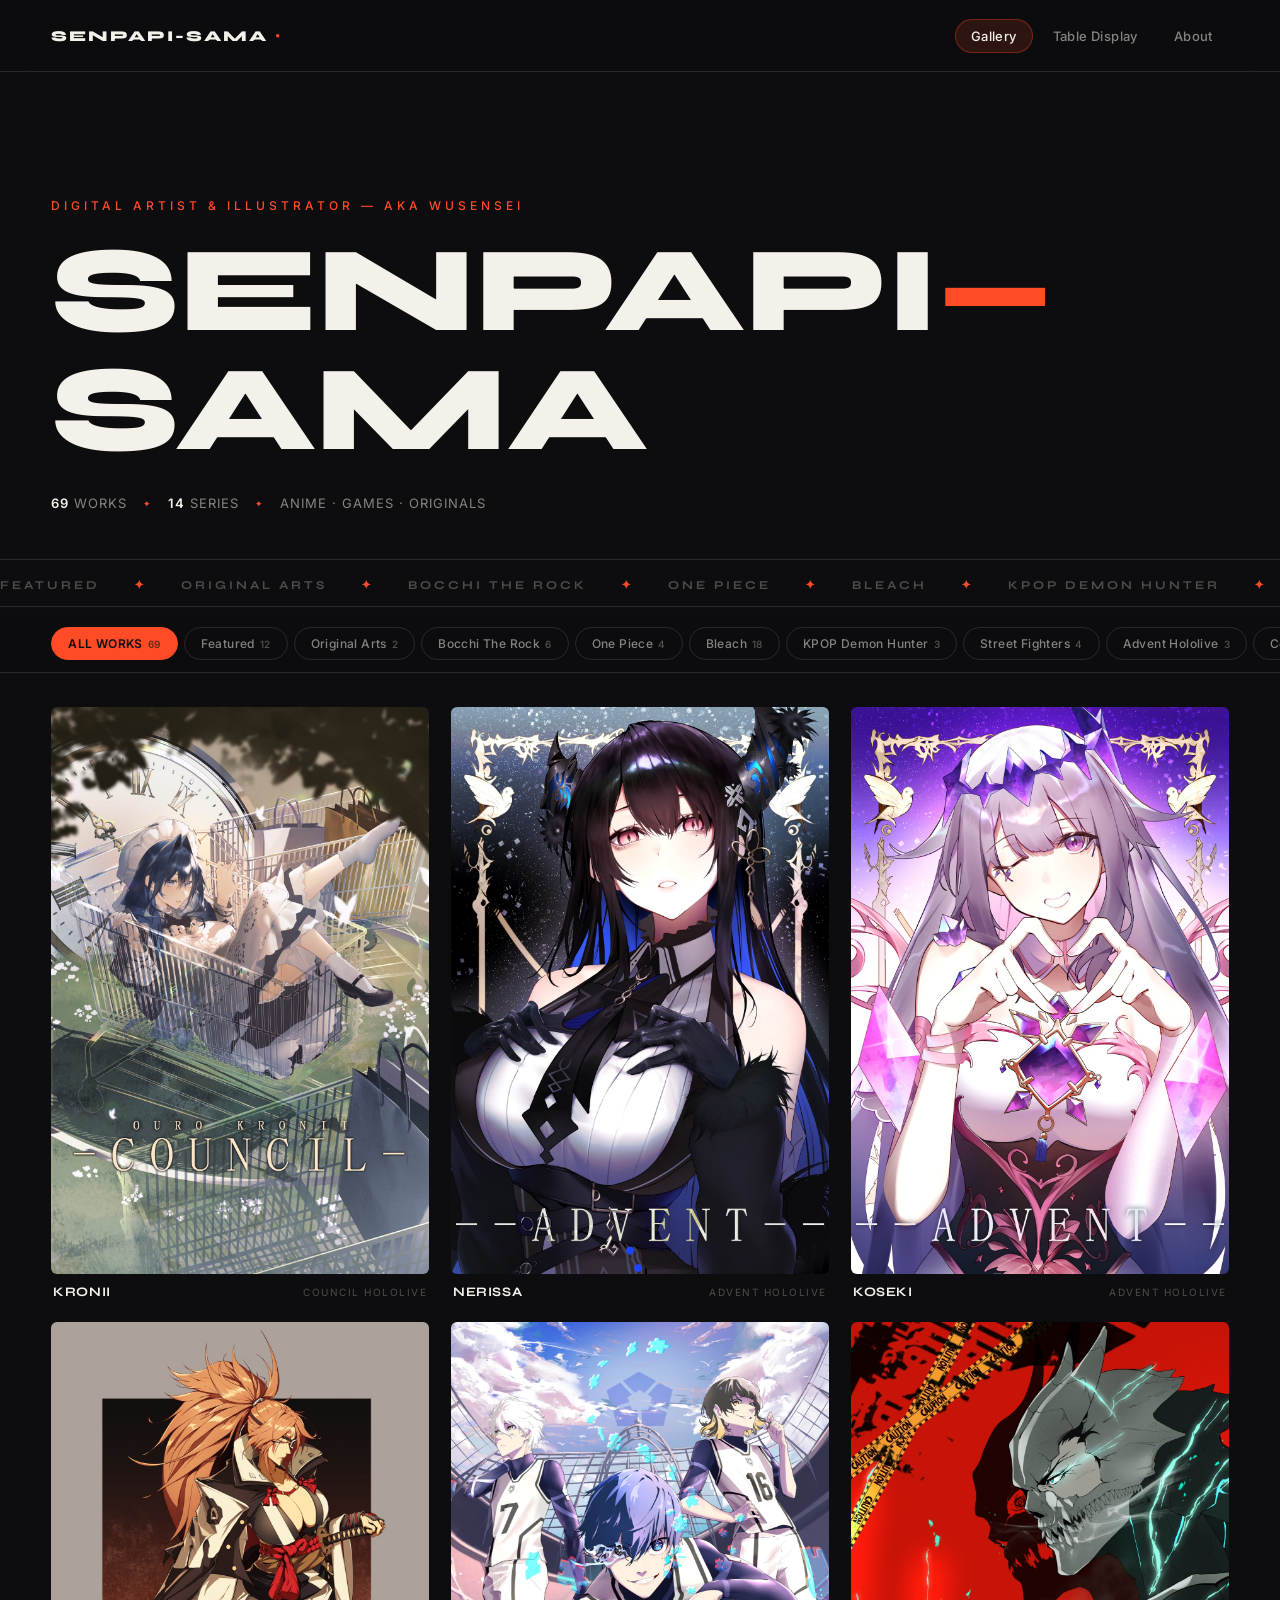
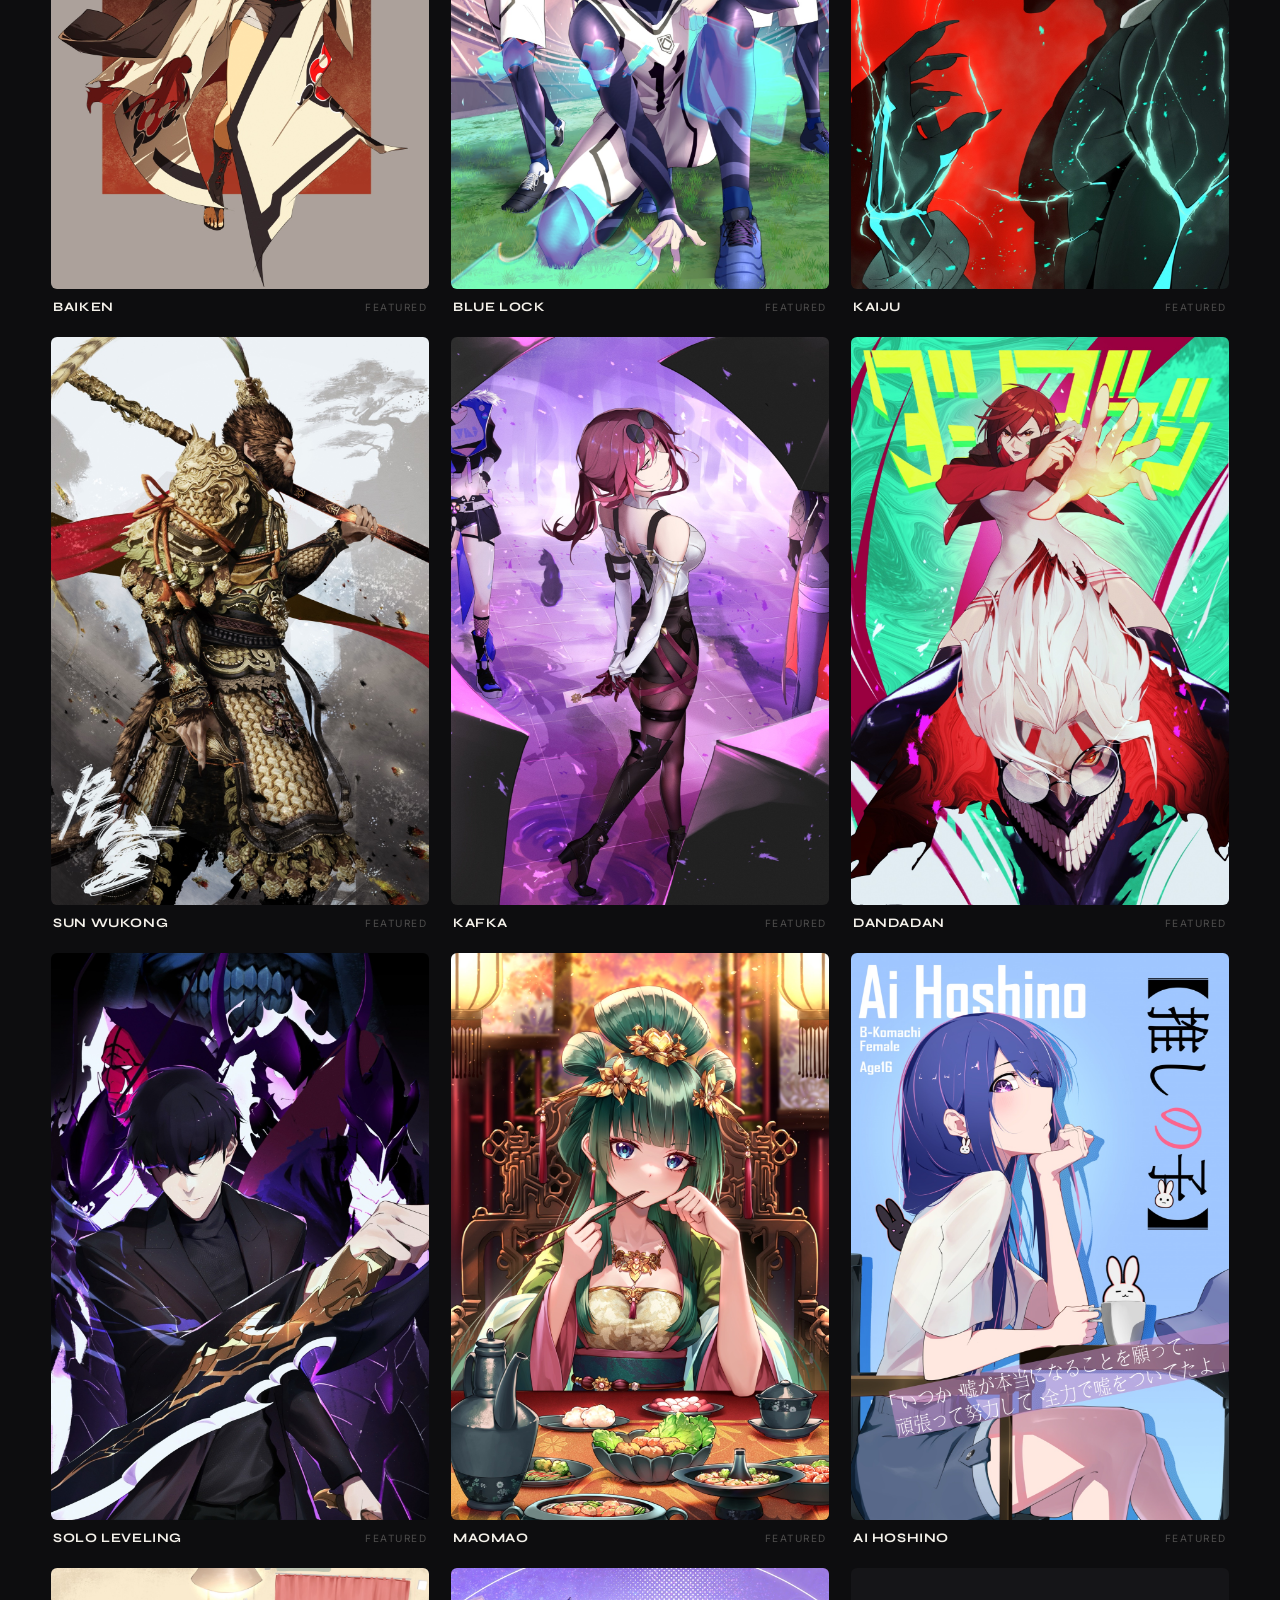
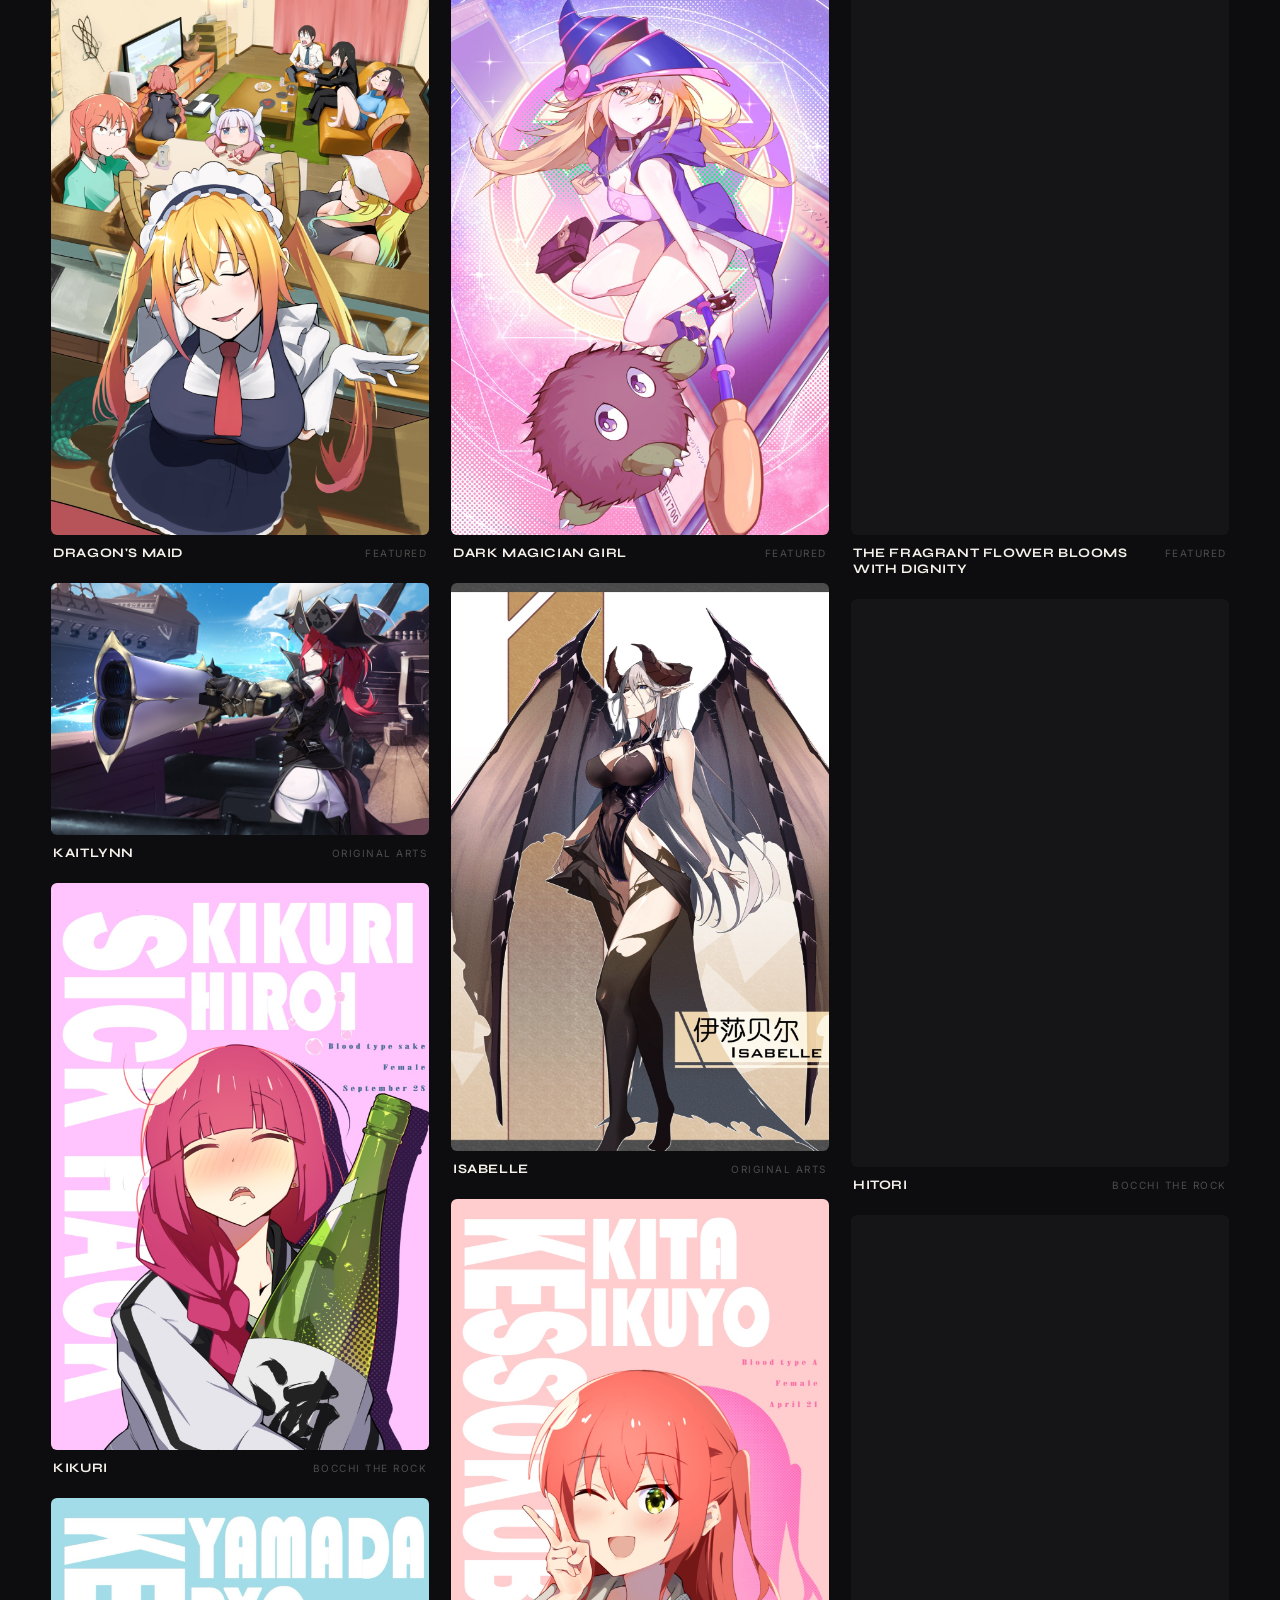
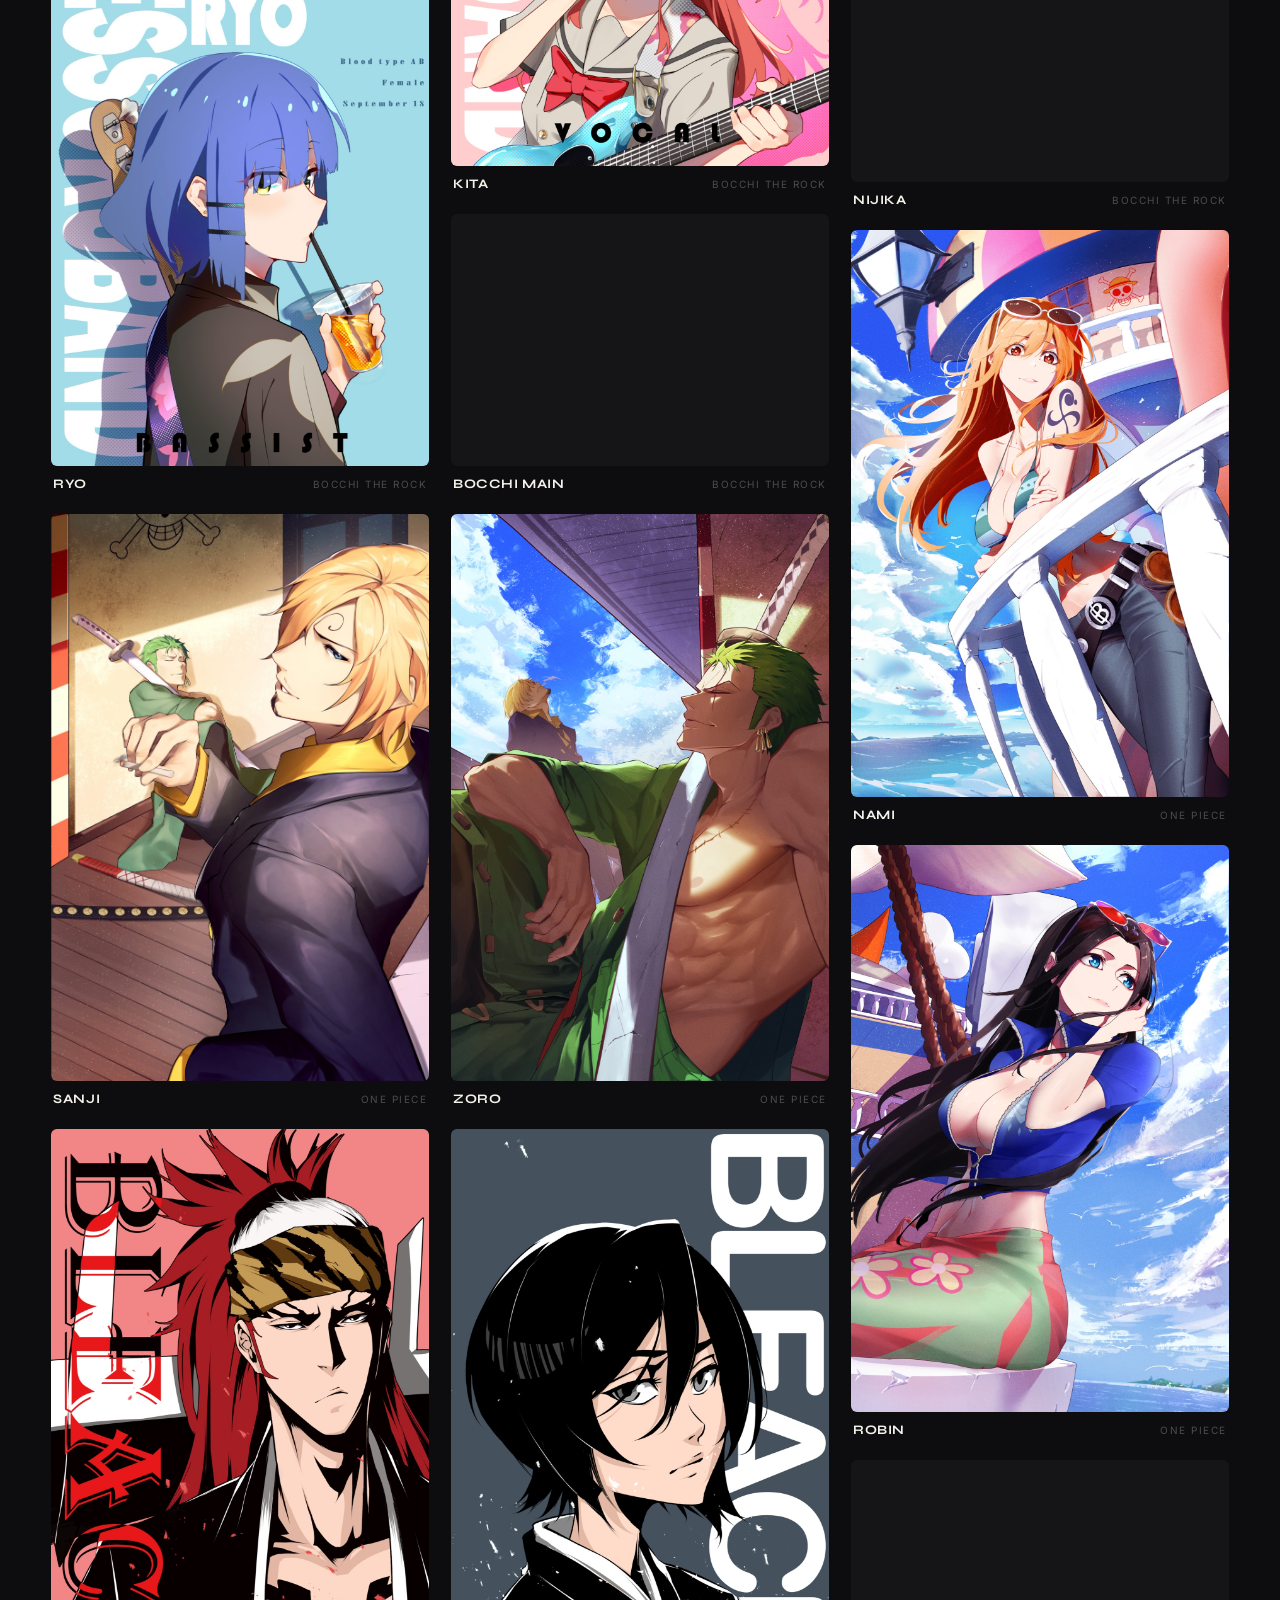
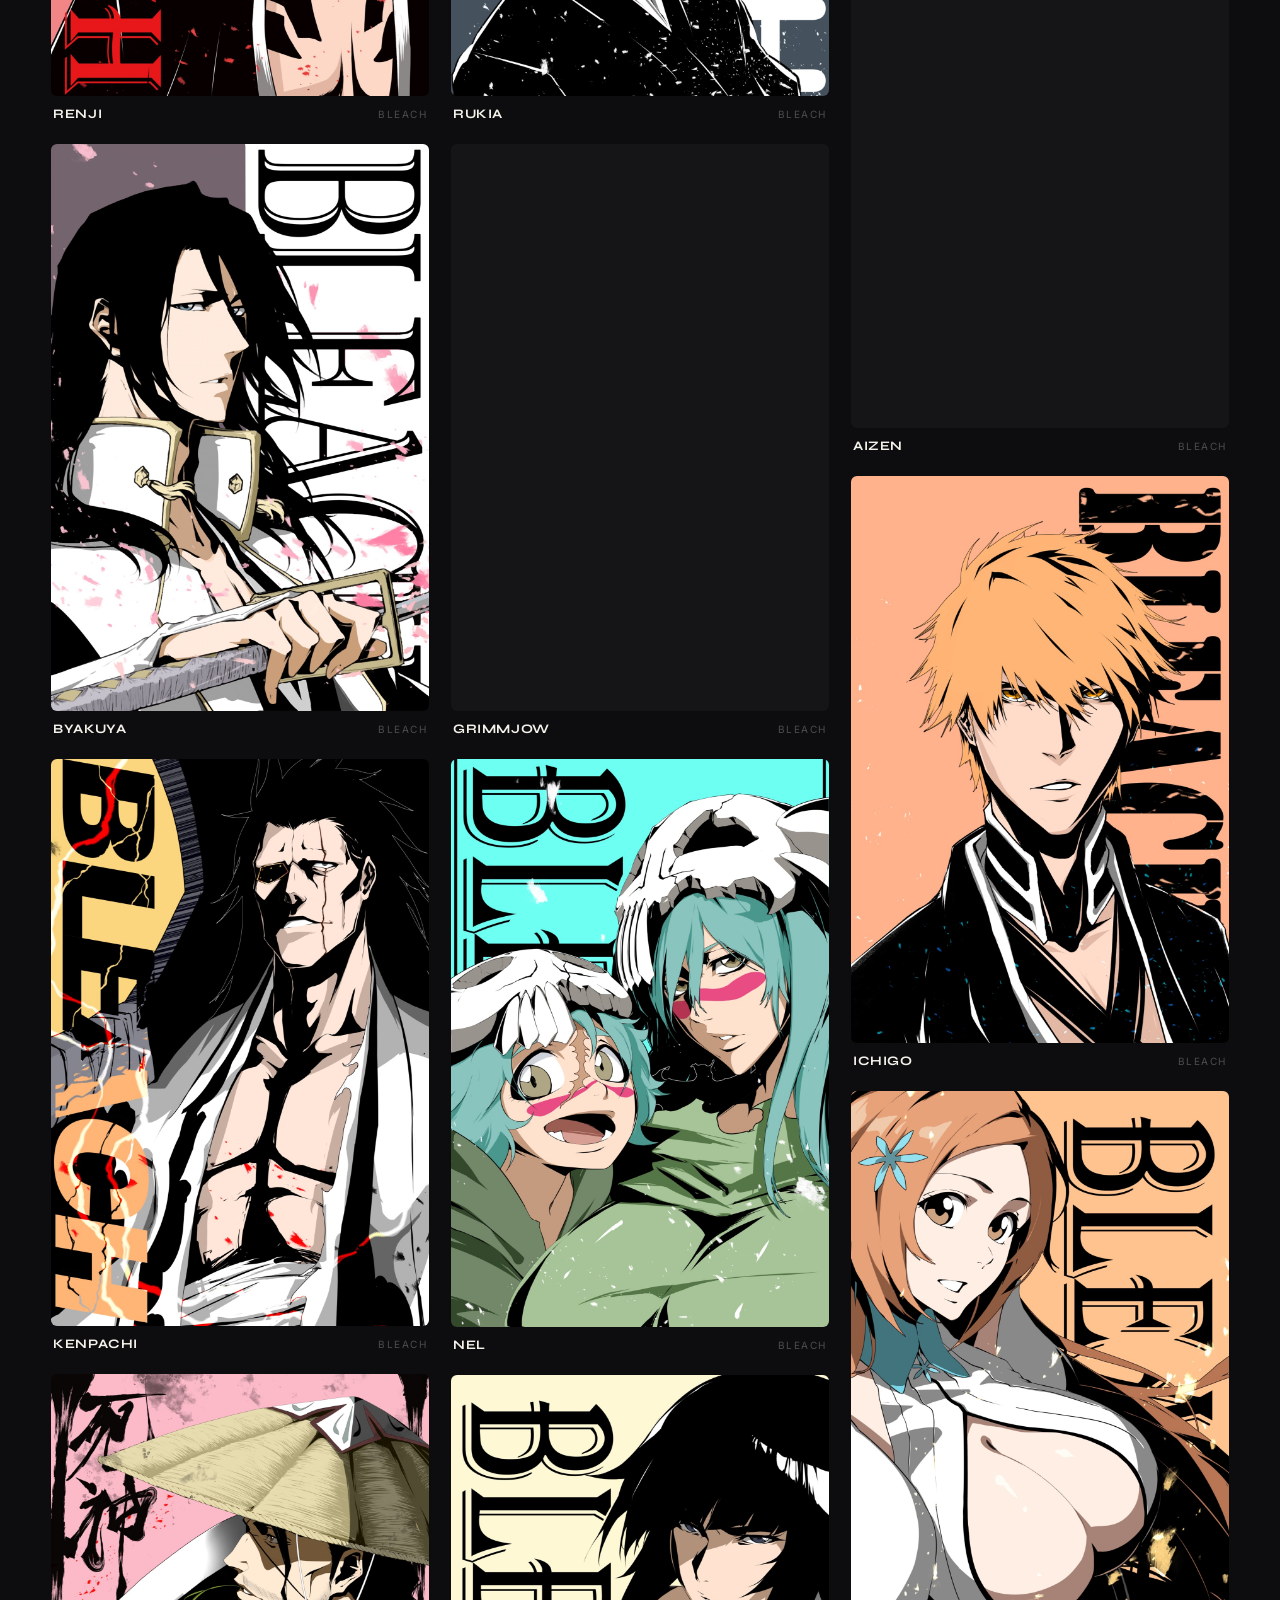
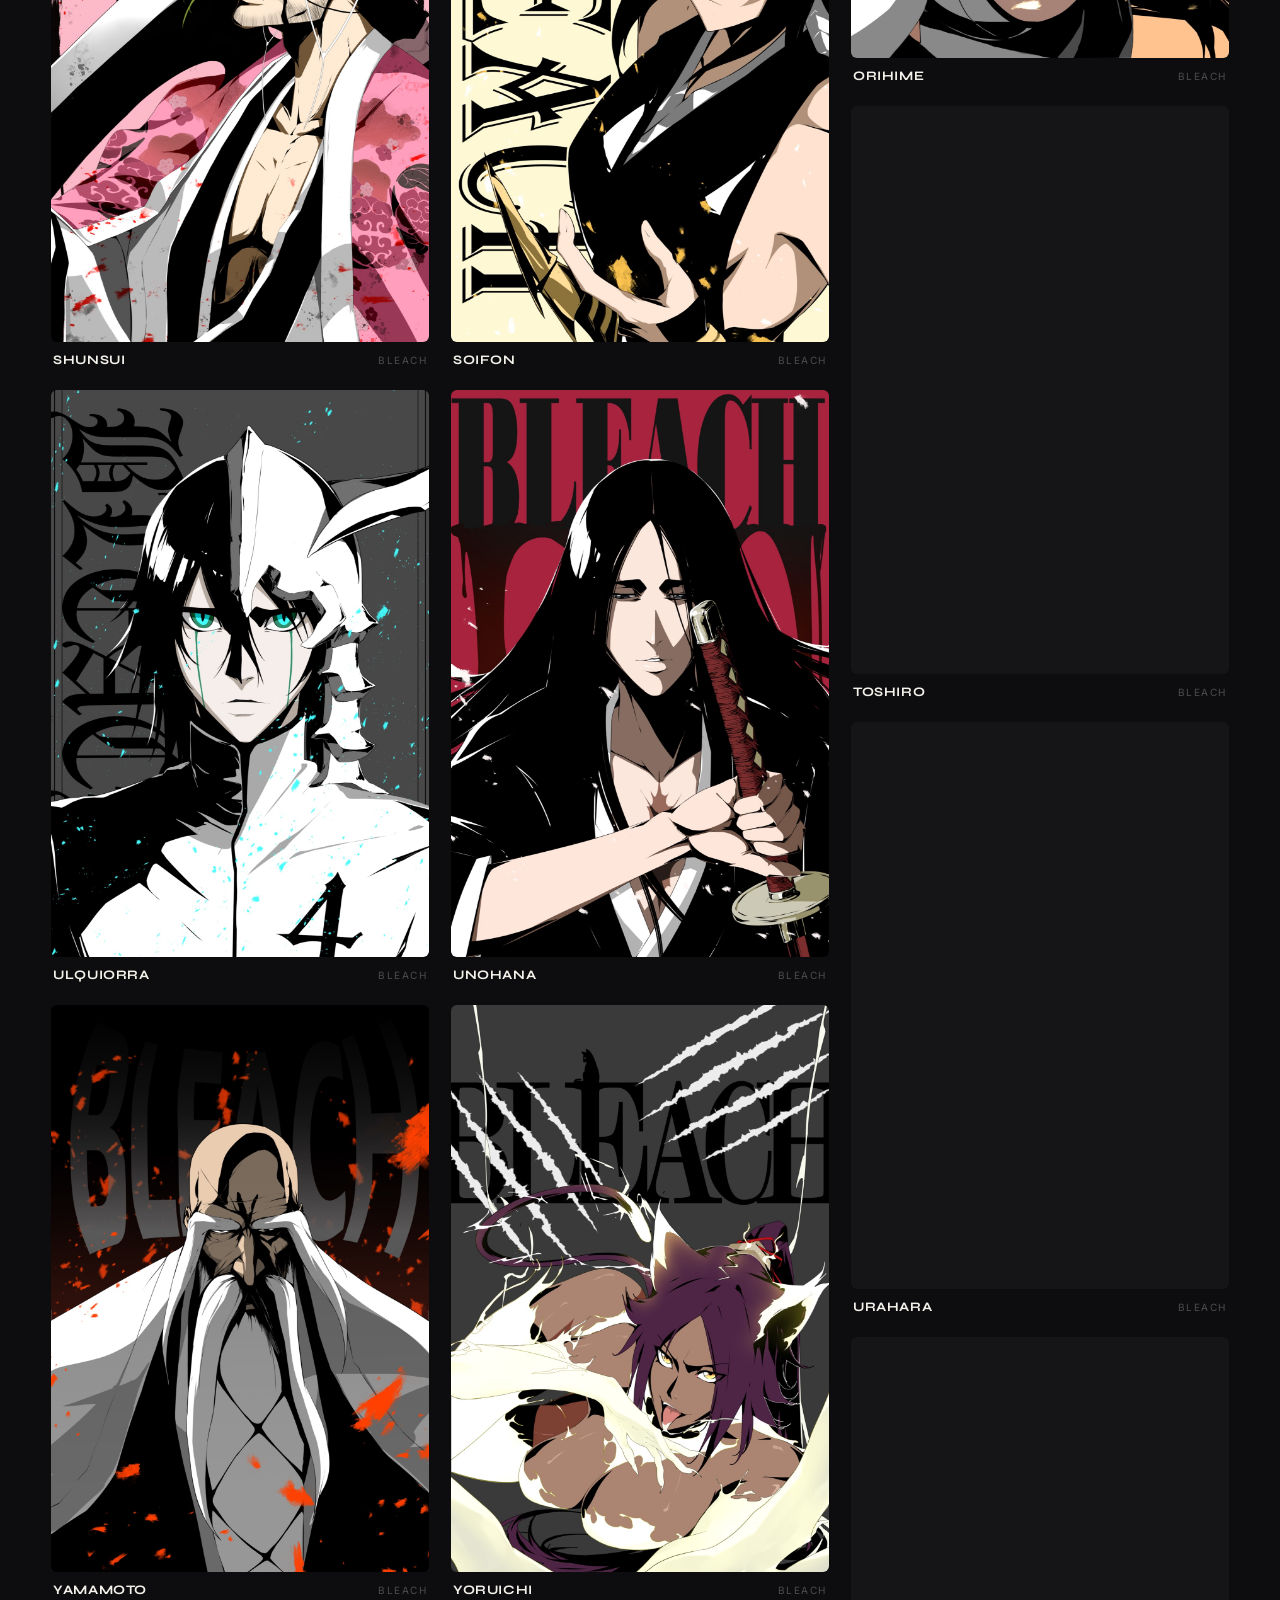
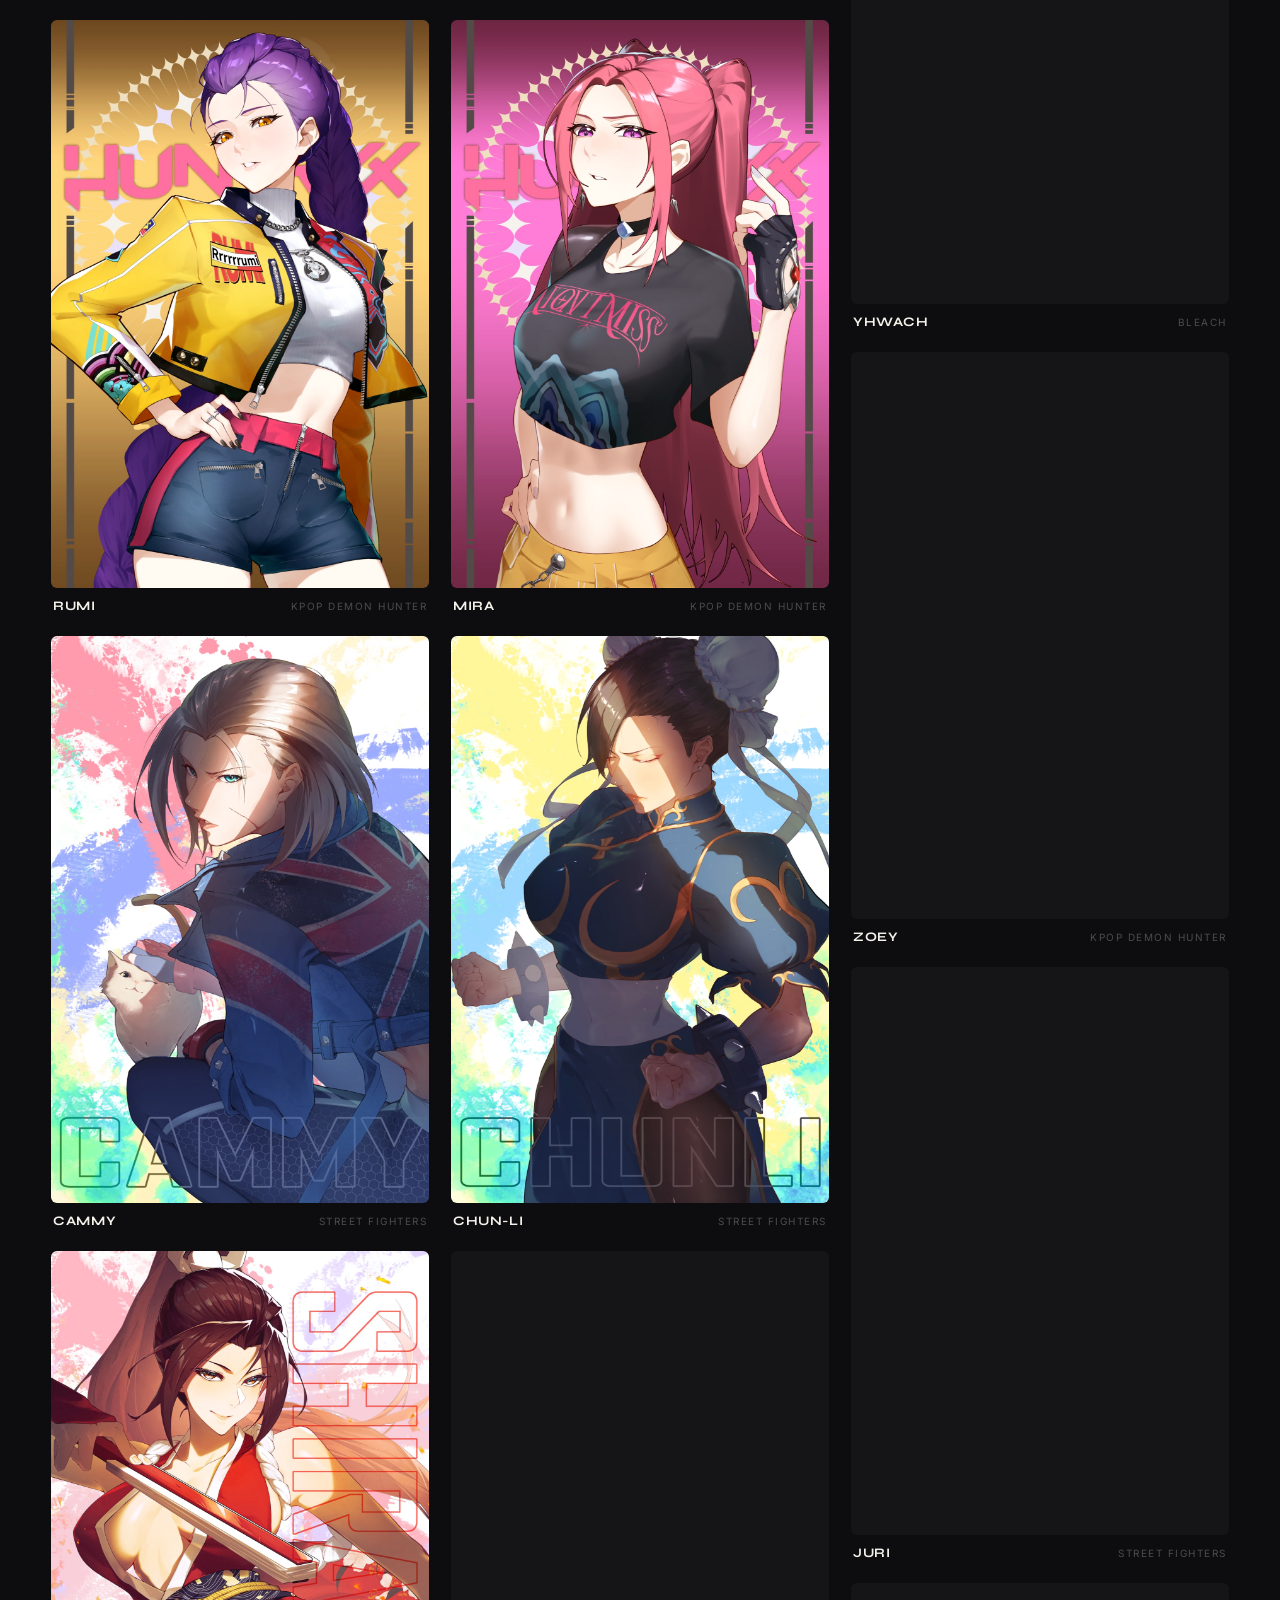
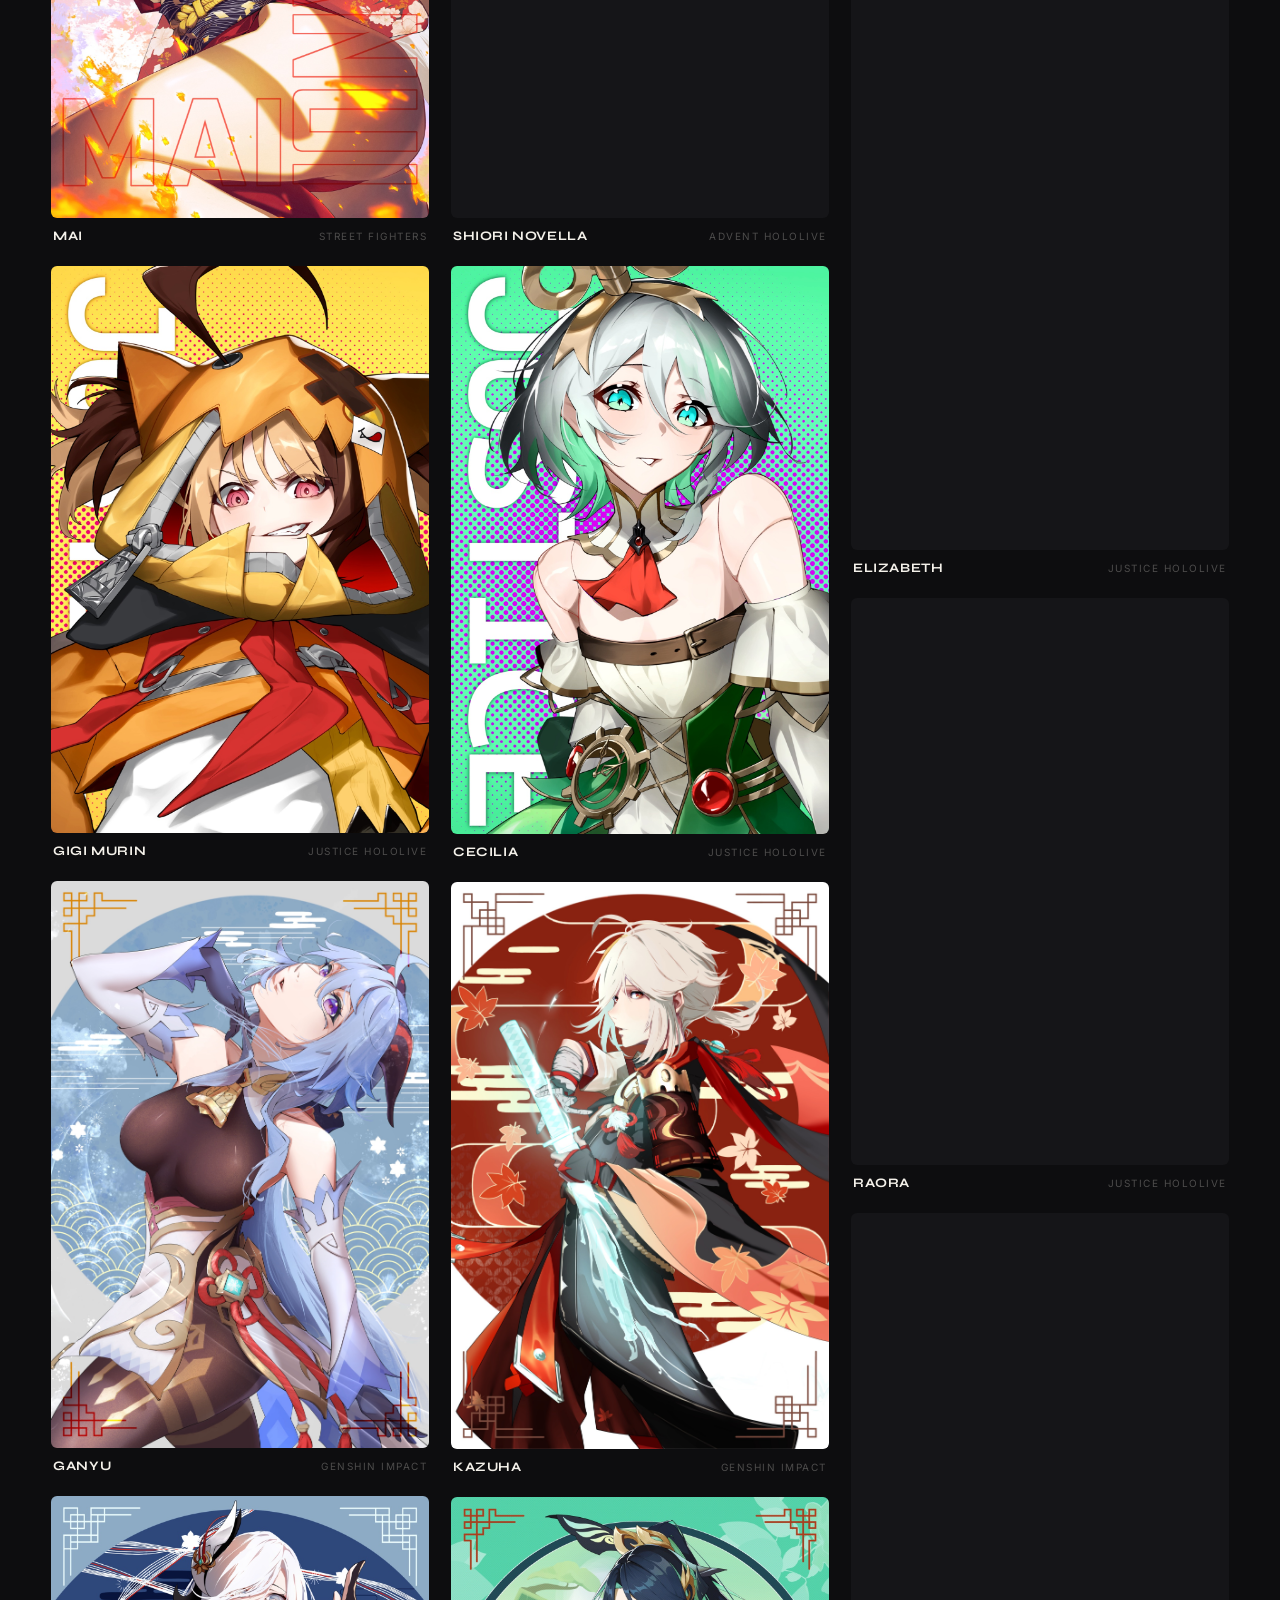
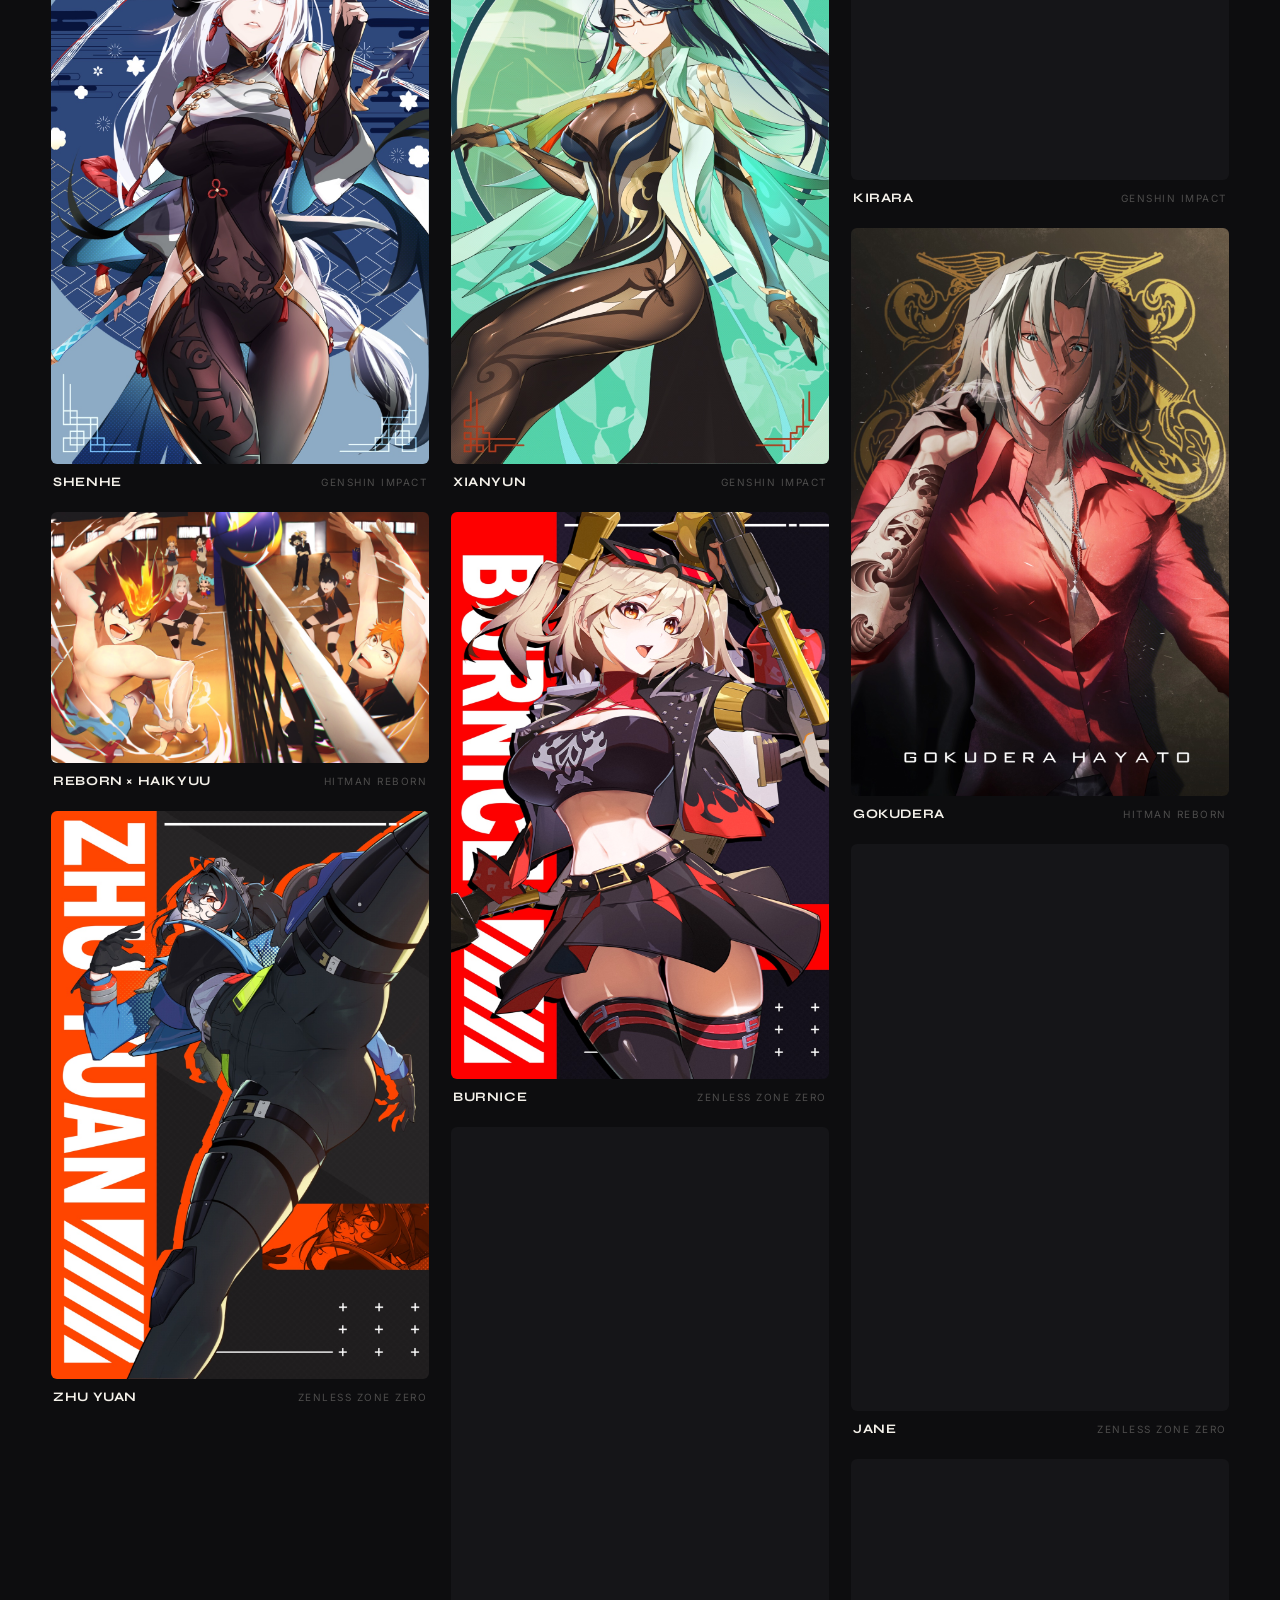
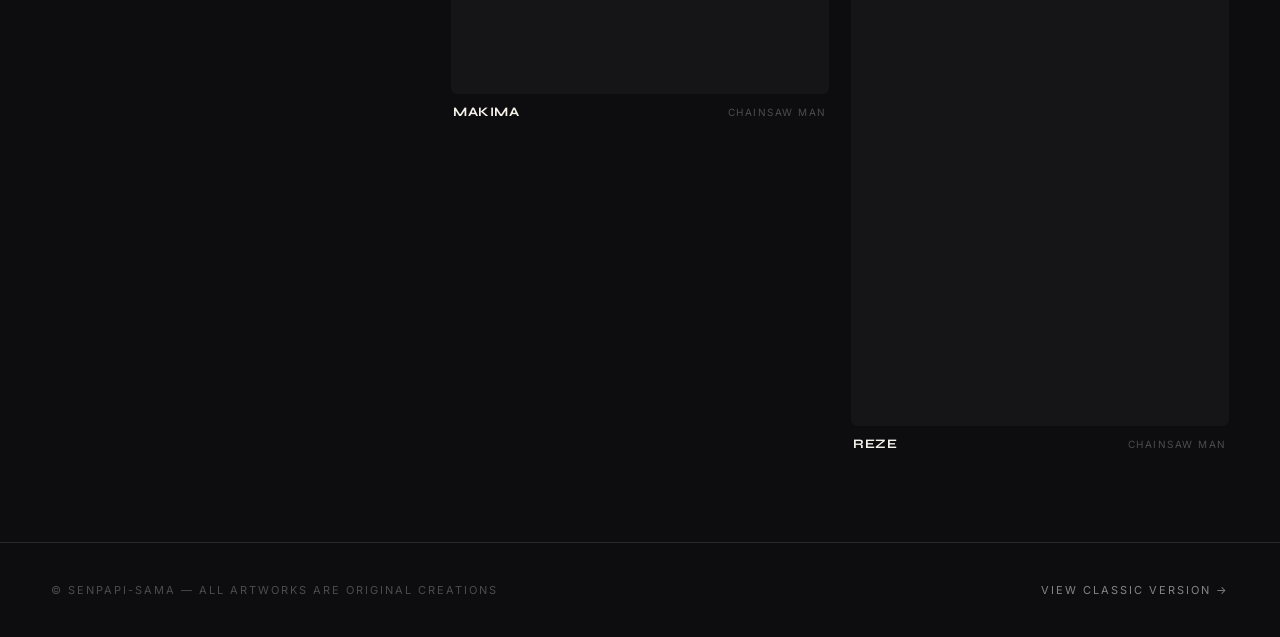
==== v2/index.html @ ba8fabf6 "Add V2 — "Dark Museum" alternate design at /v2 A second face for the same portfolio, sharing data/ar" ====
<!DOCTYPE html>
<html lang="en">
<head>
  <meta charset="UTF-8">
  <meta name="viewport" content="width=device-width, initial-scale=1.0">
  <title>SENPAPI-SAMA — Art Gallery</title>
  <meta name="description" content="SENPAPI-SAMA (aka WUSENSEI) — Digital Artist & Illustrator. The gallery.">
  <link rel="icon" href="../assets/logo.png" type="image/png">
  <link rel="preconnect" href="https://fonts.googleapis.com">
  <link rel="preconnect" href="https://fonts.gstatic.com" crossorigin>
  <link href="https://fonts.googleapis.com/css2?family=Syne:wght@600;700;800&family=Inter:wght@400;500;600&display=swap" rel="stylesheet">
  <link rel="stylesheet" href="style.css">
</head>
<body>

  <div class="progress" id="progress"></div>

  <!-- ── NAV ─────────────────────────────────────────────── -->
  <header class="nav" id="nav">
    <a class="nav-name" id="nav-home" href="#top">SENPAPI-SAMA<span class="nav-dot">●</span></a>
    <nav class="nav-links">
      <button class="nav-link active" data-section="gallery">Gallery</button>
      <button class="nav-link" data-section="table">Table Display</button>
      <button class="nav-link" data-section="about">About</button>
    </nav>
  </header>

  <!-- ── HERO ────────────────────────────────────────────── -->
  <section class="hero" id="top">
    <p class="hero-eyebrow">Digital Artist &amp; Illustrator — aka Wusensei</p>
    <h1 class="hero-name">SENPAPI<span class="accent">—</span>SAMA</h1>
    <div class="hero-meta">
      <span><b id="meta-works">0</b> works</span>
      <span class="meta-sep">✦</span>
      <span><b id="meta-series">0</b> series</span>
      <span class="meta-sep">✦</span>
      <span>anime · games · originals</span>
    </div>
  </section>

  <!-- ── MARQUEE ─────────────────────────────────────────── -->
  <div class="marquee" aria-hidden="true">
    <div class="marquee-track" id="marquee-track"></div>
  </div>

  <!-- ── FILTERS ─────────────────────────────────────────── -->
  <div class="filters-wrap" id="filters-wrap">
    <div class="filters" id="filters"></div>
  </div>

  <!-- ── GALLERY (masonry, uncropped) ────────────────────── -->
  <main class="gallery" id="gallery-section">
    <div class="masonry" id="masonry"></div>
  </main>

  <!-- ── TABLE DISPLAY ───────────────────────────────────── -->
  <section class="booth" id="booth-section" hidden>
    <div class="section-head">
      <h2>Table Display</h2>
      <p>Booth setups from conventions</p>
    </div>
    <div class="booth-grid" id="booth-grid"></div>
  </section>

  <!-- ── ABOUT (slide-over panel) ────────────────────────── -->
  <div class="about" id="about-panel" aria-hidden="true">
    <div class="about-backdrop" id="about-backdrop"></div>
    <aside class="about-card">
      <button class="about-close" id="about-close" aria-label="Close">✕</button>
      <img class="about-logo" src="../assets/logo.png" alt="SENPAPI-SAMA logo">
      <h2 class="about-name"></h2>
      <p class="about-tagline"></p>
      <p class="about-bio"></p>
      <div class="about-links" id="about-links"></div>
    </aside>
  </div>

  <!-- ── LIGHTBOX ────────────────────────────────────────── -->
  <div class="lightbox" id="lightbox" aria-hidden="true">
    <button class="lb-close" id="lb-close" aria-label="Close">✕</button>
    <button class="lb-arrow lb-prev" id="lb-prev" aria-label="Previous">←</button>
    <button class="lb-arrow lb-next" id="lb-next" aria-label="Next">→</button>
    <figure class="lb-stage">
      <img id="lb-image" src="" alt="">
      <figcaption class="lb-caption">
        <span class="lb-series"></span>
        <h3 class="lb-title"></h3>
        <span class="lb-count"></span>
      </figcaption>
    </figure>
  </div>

  <!-- ── FOOTER ──────────────────────────────────────────── -->
  <footer class="footer">
    <p>© SENPAPI-SAMA — all artworks are original creations</p>
    <a class="footer-alt" href="/">view classic version →</a>
  </footer>

  <script src="../data/artworks.js"></script>
  <script src="main.js"></script>
</body>
</html>
---- v2/style.css ----
/* ═══════════════════════════════════════════════════════════
   SENPAPI-SAMA · V2 — "Dark Museum"
   Near-black walls, one vermilion accent, art never cropped.
   ═══════════════════════════════════════════════════════════ */

*, *::before, *::after { margin: 0; padding: 0; box-sizing: border-box; }

:root {
  --bg:        #0d0d0f;
  --surface:   #151518;
  --ink:       #f4f1ea;          /* warm off-white */
  --muted:     rgba(244, 241, 234, 0.52);
  --faint:     rgba(244, 241, 234, 0.28);
  --line:      rgba(244, 241, 234, 0.12);
  --accent:    #ff4b26;          /* vermilion */
  --accent-soft: rgba(255, 75, 38, 0.14);

  --display: 'Syne', sans-serif;
  --body:    'Inter', sans-serif;
}

html { scroll-behavior: smooth; }

body {
  background: var(--bg);
  color: var(--ink);
  font-family: var(--body);
  overflow-x: hidden;
  -webkit-font-smoothing: antialiased;
}

::selection { background: var(--accent); color: var(--bg); }
::-webkit-scrollbar { width: 9px; }
::-webkit-scrollbar-track { background: var(--bg); }
::-webkit-scrollbar-thumb { background: #2b2b30; border-radius: 5px; }
::-webkit-scrollbar-thumb:hover { background: var(--accent); }

/* ── Scroll progress ─────────────────────────────────────── */
.progress {
  position: fixed;
  top: 0; left: 0;
  height: 2px; width: 0%;
  background: var(--accent);
  z-index: 3000;
}

/* ── Nav ─────────────────────────────────────────────────── */
.nav {
  position: fixed;
  top: 0; left: 0; right: 0;
  z-index: 1000;
  display: flex;
  align-items: center;
  justify-content: space-between;
  padding: 0 clamp(20px, 4vw, 56px);
  height: 72px;
  background: rgba(13, 13, 15, 0.82);
  backdrop-filter: blur(18px);
  border-bottom: 1px solid var(--line);
}

.nav-name {
  font-family: var(--display);
  font-weight: 800;
  font-size: 15px;
  letter-spacing: 2px;
  color: var(--ink);
  text-decoration: none;
}
.nav-dot {
  color: var(--accent);
  font-size: 8px;
  vertical-align: 3px;
  margin-left: 7px;
  animation: pulse-dot 2.4s ease-in-out infinite;
}
@keyframes pulse-dot { 0%,100% { opacity: 1; } 50% { opacity: 0.25; } }

.nav-links { display: flex; gap: 4px; }

.nav-link {
  background: none;
  border: none;
  cursor: pointer;
  font-family: var(--body);
  font-weight: 500;
  font-size: 13px;
  letter-spacing: 0.4px;
  color: var(--muted);
  padding: 9px 16px;
  border-radius: 100px;
  transition: color 0.25s, background 0.25s;
}
.nav-link:hover { color: var(--ink); }
.nav-link.active {
  color: var(--ink);
  background: var(--accent-soft);
  box-shadow: inset 0 0 0 1px rgba(255, 75, 38, 0.35);
}

/* ── Hero ────────────────────────────────────────────────── */
.hero {
  padding: clamp(140px, 22vh, 220px) clamp(20px, 4vw, 56px) 48px;
  text-align: left;
  max-width: 1500px;
  margin: 0 auto;
}

.hero-eyebrow {
  font-size: 12px;
  font-weight: 500;
  letter-spacing: 4px;
  text-transform: uppercase;
  color: var(--accent);
  margin-bottom: 18px;
  animation: rise 0.8s 0.1s both;
}

.hero-name {
  font-family: var(--display);
  font-weight: 800;
  font-size: clamp(44px, 9.5vw, 132px);
  line-height: 0.98;
  letter-spacing: -0.5px;
  text-transform: uppercase;
  animation: rise 0.8s 0.25s both;
}
.hero-name .accent { color: var(--accent); }

.hero-meta {
  display: flex;
  align-items: center;
  gap: 16px;
  margin-top: 26px;
  font-size: 13px;
  color: var(--muted);
  letter-spacing: 1px;
  text-transform: uppercase;
  animation: rise 0.8s 0.4s both;
}
.hero-meta b { color: var(--ink); font-weight: 600; }
.meta-sep { color: var(--accent); font-size: 9px; }

@keyframes rise {
  from { opacity: 0; transform: translateY(26px); }
  to   { opacity: 1; transform: translateY(0); }
}

/* ── Marquee ─────────────────────────────────────────────── */
.marquee {
  overflow: hidden;
  border-top: 1px solid var(--line);
  border-bottom: 1px solid var(--line);
  padding: 13px 0;
  margin-bottom: 8px;
}
.marquee-track {
  display: inline-flex;
  gap: 34px;
  white-space: nowrap;
  animation: marquee 40s linear infinite;
  font-family: var(--display);
  font-weight: 700;
  font-size: 12px;
  letter-spacing: 3px;
  text-transform: uppercase;
  color: var(--faint);
}
.marquee-track .mq-sep { color: var(--accent); }
@keyframes marquee { to { transform: translateX(-50%); } }

/* ── Filters ─────────────────────────────────────────────── */
.filters-wrap {
  position: sticky;
  top: 72px;
  z-index: 900;
  background: rgba(13, 13, 15, 0.88);
  backdrop-filter: blur(18px);
  border-bottom: 1px solid var(--line);
}
.filters-wrap[hidden] { display: none; }

.filters {
  display: flex;
  gap: 6px;
  overflow-x: auto;
  scrollbar-width: none;
  padding: 12px clamp(20px, 4vw, 56px);
  max-width: 1500px;
  margin: 0 auto;
}
.filters::-webkit-scrollbar { display: none; }

.filter-btn {
  flex-shrink: 0;
  background: none;
  border: 1px solid var(--line);
  border-radius: 100px;
  cursor: pointer;
  font-family: var(--body);
  font-weight: 500;
  font-size: 12px;
  letter-spacing: 0.4px;
  color: var(--muted);
  padding: 8px 16px;
  transition: color 0.25s, border-color 0.25s, background 0.25s;
}
.filter-btn:hover { color: var(--ink); border-color: var(--faint); }
.filter-btn.active {
  color: var(--bg);
  background: var(--accent);
  border-color: var(--accent);
  font-weight: 600;
}
.filter-btn .n {
  font-size: 10px;
  opacity: 0.6;
  margin-left: 5px;
}

/* ── Gallery — masonry, art never cropped ────────────────── */
.gallery {
  padding: 34px clamp(20px, 4vw, 56px) 90px;
  max-width: 1500px;
  margin: 0 auto;
  min-height: 60vh;
}
.gallery[hidden] { display: none; }

.masonry {
  display: flex;
  gap: 22px;
  align-items: flex-start;
}
.m-col {
  flex: 1;
  display: flex;
  flex-direction: column;
  gap: 22px;
  min-width: 0;
}

.piece {
  cursor: pointer;
  opacity: 0;
  transform: translateY(30px);
  transition: opacity 0.7s ease, transform 0.7s ease;
}
.piece.in { opacity: 1; transform: translateY(0); }

.piece-frame {
  position: relative;
  overflow: hidden;
  border-radius: 6px;
  background: var(--surface);
  transition: transform 0.45s cubic-bezier(0.22, 1, 0.36, 1), box-shadow 0.45s ease;
}
.piece:hover .piece-frame {
  transform: translateY(-5px);
  box-shadow: 0 18px 50px rgba(0, 0, 0, 0.65), 0 0 0 1px rgba(255, 75, 38, 0.55);
}

.piece-img {
  display: block;
  width: 100%;
  height: auto;           /* natural aspect ratio — never cropped */
  min-height: 120px;
  transition: transform 0.6s cubic-bezier(0.22, 1, 0.36, 1);
}
.piece:hover .piece-img { transform: scale(1.025); }

.piece-img.loading {
  background: linear-gradient(110deg, #17171a 30%, #202024 50%, #17171a 70%);
  background-size: 200% 100%;
  animation: shimmer 1.6s infinite;
}
@keyframes shimmer { to { background-position: -200% 0; } }

.piece-cap {
  display: flex;
  align-items: baseline;
  justify-content: space-between;
  gap: 12px;
  padding: 10px 2px 0;
}
.piece-title {
  font-family: var(--display);
  font-weight: 700;
  font-size: 13px;
  letter-spacing: 0.6px;
  text-transform: uppercase;
  color: var(--ink);
  transition: color 0.25s;
}
.piece:hover .piece-title { color: var(--accent); }
.piece-series {
  font-size: 10px;
  letter-spacing: 1.5px;
  text-transform: uppercase;
  color: var(--faint);
  white-space: nowrap;
}

/* ── Table Display ───────────────────────────────────────── */
.booth {
  padding: 60px clamp(20px, 4vw, 56px) 90px;
  max-width: 1500px;
  margin: 0 auto;
  min-height: 60vh;
}

.section-head { margin-bottom: 36px; }
.section-head h2 {
  font-family: var(--display);
  font-weight: 800;
  font-size: clamp(30px, 5vw, 54px);
  text-transform: uppercase;
  letter-spacing: 0.5px;
}
.section-head p {
  margin-top: 8px;
  font-size: 12px;
  letter-spacing: 3px;
  text-transform: uppercase;
  color: var(--muted);
}

.booth-grid {
  display: grid;
  grid-template-columns: repeat(2, 1fr);
  gap: 22px;
}

.booth-item {
  overflow: hidden;
  border-radius: 6px;
  cursor: pointer;
  background: var(--surface);
  opacity: 0;
  transform: translateY(30px);
  transition: opacity 0.7s ease, transform 0.7s ease, box-shadow 0.45s ease;
}
.booth-item.in { opacity: 1; transform: translateY(0); }
.booth-item:hover {
  box-shadow: 0 18px 50px rgba(0, 0, 0, 0.65), 0 0 0 1px rgba(255, 75, 38, 0.55);
}
.booth-item img {
  display: block;
  width: 100%;
  height: auto;
  transition: transform 0.6s cubic-bezier(0.22, 1, 0.36, 1);
}
.booth-item:hover img { transform: scale(1.025); }

/* ── About panel ─────────────────────────────────────────── */
.about { position: fixed; inset: 0; z-index: 2000; pointer-events: none; }

.about-backdrop {
  position: absolute; inset: 0;
  background: rgba(8, 8, 10, 0.7);
  backdrop-filter: blur(6px);
  opacity: 0;
  transition: opacity 0.4s ease;
}

.about-card {
  position: absolute;
  top: 0; right: 0; bottom: 0;
  width: min(440px, 92vw);
  background: var(--surface);
  border-left: 1px solid var(--line);
  padding: 72px 40px 40px;
  display: flex;
  flex-direction: column;
  align-items: flex-start;
  gap: 16px;
  transform: translateX(102%);
  transition: transform 0.5s cubic-bezier(0.22, 1, 0.36, 1);
  overflow-y: auto;
}

.about.open { pointer-events: auto; }
.about.open .about-backdrop { opacity: 1; }
.about.open .about-card { transform: translateX(0); }

.about-close {
  position: absolute;
  top: 20px; right: 20px;
  background: none;
  border: 1px solid var(--line);
  border-radius: 100px;
  width: 38px; height: 38px;
  color: var(--muted);
  font-size: 14px;
  cursor: pointer;
  transition: color 0.25s, border-color 0.25s, transform 0.25s;
}
.about-close:hover { color: var(--accent); border-color: var(--accent); transform: rotate(90deg); }

.about-logo {
  width: 76px; height: 76px;
  border-radius: 50%;
  object-fit: cover;
  border: 1px solid var(--line);
}

.about-name {
  font-family: var(--display);
  font-weight: 800;
  font-size: 28px;
  text-transform: uppercase;
  letter-spacing: 1px;
}
.about-tagline {
  font-size: 11px;
  letter-spacing: 3px;
  text-transform: uppercase;
  color: var(--accent);
  font-weight: 600;
}
.about-bio {
  font-size: 14.5px;
  line-height: 1.8;
  color: var(--muted);
}

.about-links { display: flex; flex-wrap: wrap; gap: 10px; margin-top: 6px; }
.about-link {
  font-size: 12px;
  font-weight: 600;
  letter-spacing: 2px;
  text-transform: uppercase;
  text-decoration: none;
  color: var(--ink);
  border: 1px solid var(--line);
  border-radius: 100px;
  padding: 10px 20px;
  transition: all 0.25s;
}
.about-link:hover {
  background: var(--accent);
  border-color: var(--accent);
  color: var(--bg);
}

/* ── Lightbox ────────────────────────────────────────────── */
.lightbox {
  position: fixed; inset: 0;
  z-index: 2500;
  display: flex;
  align-items: center;
  justify-content: center;
  background: rgba(8, 8, 10, 0.95);
  backdrop-filter: blur(14px);
  opacity: 0;
  pointer-events: none;
  transition: opacity 0.35s ease;
}
.lightbox.open { opacity: 1; pointer-events: auto; }

.lb-stage {
  display: flex;
  flex-direction: column;
  align-items: center;
  gap: 18px;
  max-width: 90vw;
  max-height: 88vh;
}

#lb-image {
  max-width: 90vw;
  max-height: 76vh;
  object-fit: contain;
  border-radius: 4px;
  box-shadow: 0 40px 120px rgba(0, 0, 0, 0.8);
  animation: lb-in 0.4s cubic-bezier(0.22, 1, 0.36, 1);
}
@keyframes lb-in {
  from { opacity: 0; transform: scale(0.96) translateY(10px); }
  to   { opacity: 1; transform: scale(1) translateY(0); }
}

.lb-caption {
  display: flex;
  align-items: baseline;
  gap: 18px;
}
.lb-series {
  font-size: 10px;
  letter-spacing: 2.5px;
  text-transform: uppercase;
  color: var(--accent);
  font-weight: 600;
}
.lb-title {
  font-family: var(--display);
  font-weight: 700;
  font-size: 17px;
  letter-spacing: 1px;
  text-transform: uppercase;
}
.lb-count {
  font-size: 11px;
  color: var(--faint);
  letter-spacing: 1px;
}

.lb-close, .lb-arrow {
  position: absolute;
  background: none;
  border: 1px solid var(--line);
  border-radius: 100px;
  color: var(--muted);
  cursor: pointer;
  z-index: 10;
  transition: color 0.25s, border-color 0.25s, background 0.25s;
}
.lb-close:hover, .lb-arrow:hover {
  color: var(--bg);
  background: var(--accent);
  border-color: var(--accent);
}

.lb-close { top: 22px; right: 26px; width: 42px; height: 42px; font-size: 14px; }
.lb-arrow { top: 50%; transform: translateY(-50%); width: 48px; height: 48px; font-size: 17px; }
.lb-prev { left: 26px; }
.lb-next { right: 26px; }

/* ── Footer ──────────────────────────────────────────────── */
.footer {
  border-top: 1px solid var(--line);
  padding: 40px clamp(20px, 4vw, 56px);
  display: flex;
  align-items: center;
  justify-content: space-between;
  gap: 14px;
  flex-wrap: wrap;
}
.footer p {
  font-size: 11px;
  letter-spacing: 2px;
  text-transform: uppercase;
  color: var(--faint);
}
.footer-alt {
  font-size: 11px;
  letter-spacing: 2px;
  text-transform: uppercase;
  color: var(--muted);
  text-decoration: none;
  transition: color 0.25s;
}
.footer-alt:hover { color: var(--accent); }

/* ── Responsive ──────────────────────────────────────────── */
@media (max-width: 768px) {
  .nav { height: 60px; }
  .nav-link { padding: 8px 11px; font-size: 12px; }
  .filters-wrap { top: 60px; }
  .hero { padding-top: 120px; }
  .masonry, .m-col { gap: 12px; }
  .booth-grid { grid-template-columns: 1fr; }
  .lb-arrow { width: 40px; height: 40px; }
  .lb-prev { left: 10px; }
  .lb-next { right: 10px; }
  .lb-caption { flex-direction: column; align-items: center; gap: 6px; text-align: center; }
}

/* ── Reduced motion ──────────────────────────────────────── */
@media (prefers-reduced-motion: reduce) {
  *, *::before, *::after {
    animation-duration: 0.01ms !important;
    animation-iteration-count: 1 !important;
    transition-duration: 0.01ms !important;
  }
  html { scroll-behavior: auto; }
  .marquee-track { animation: none; }
}
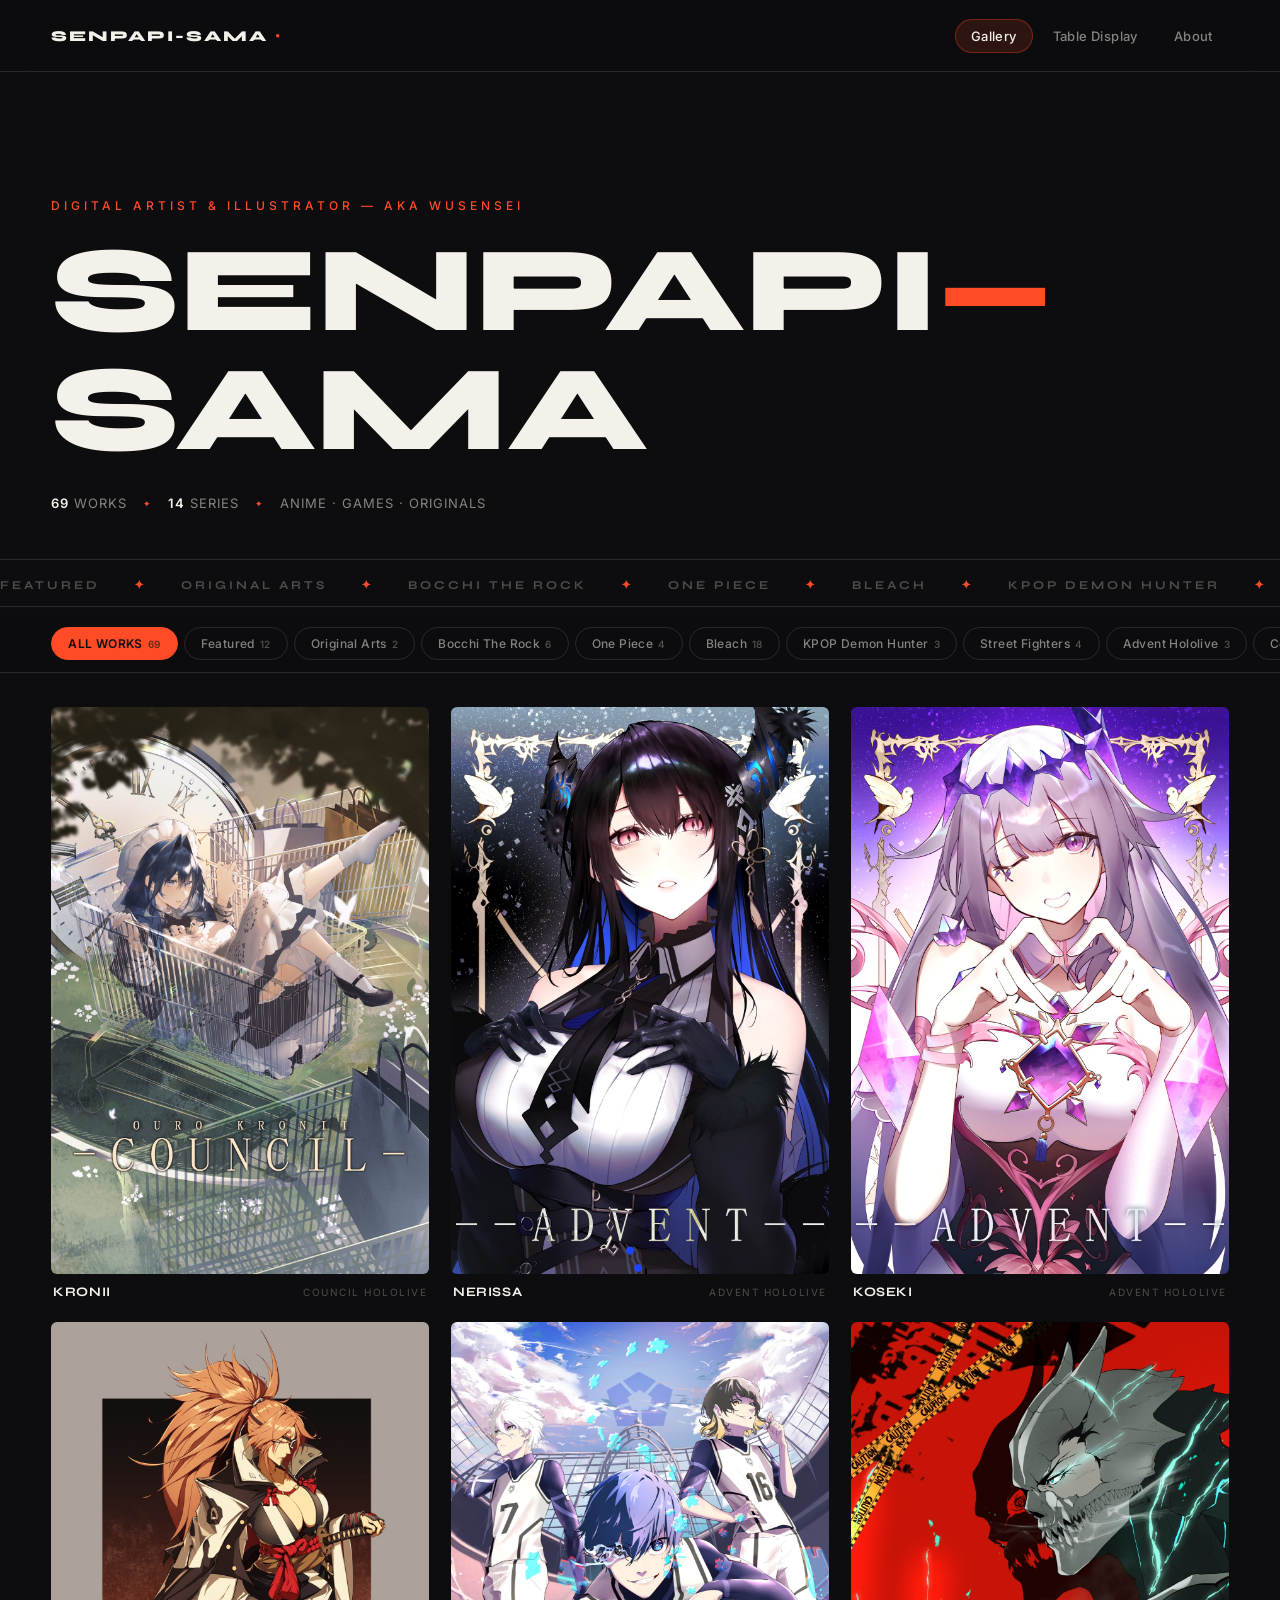
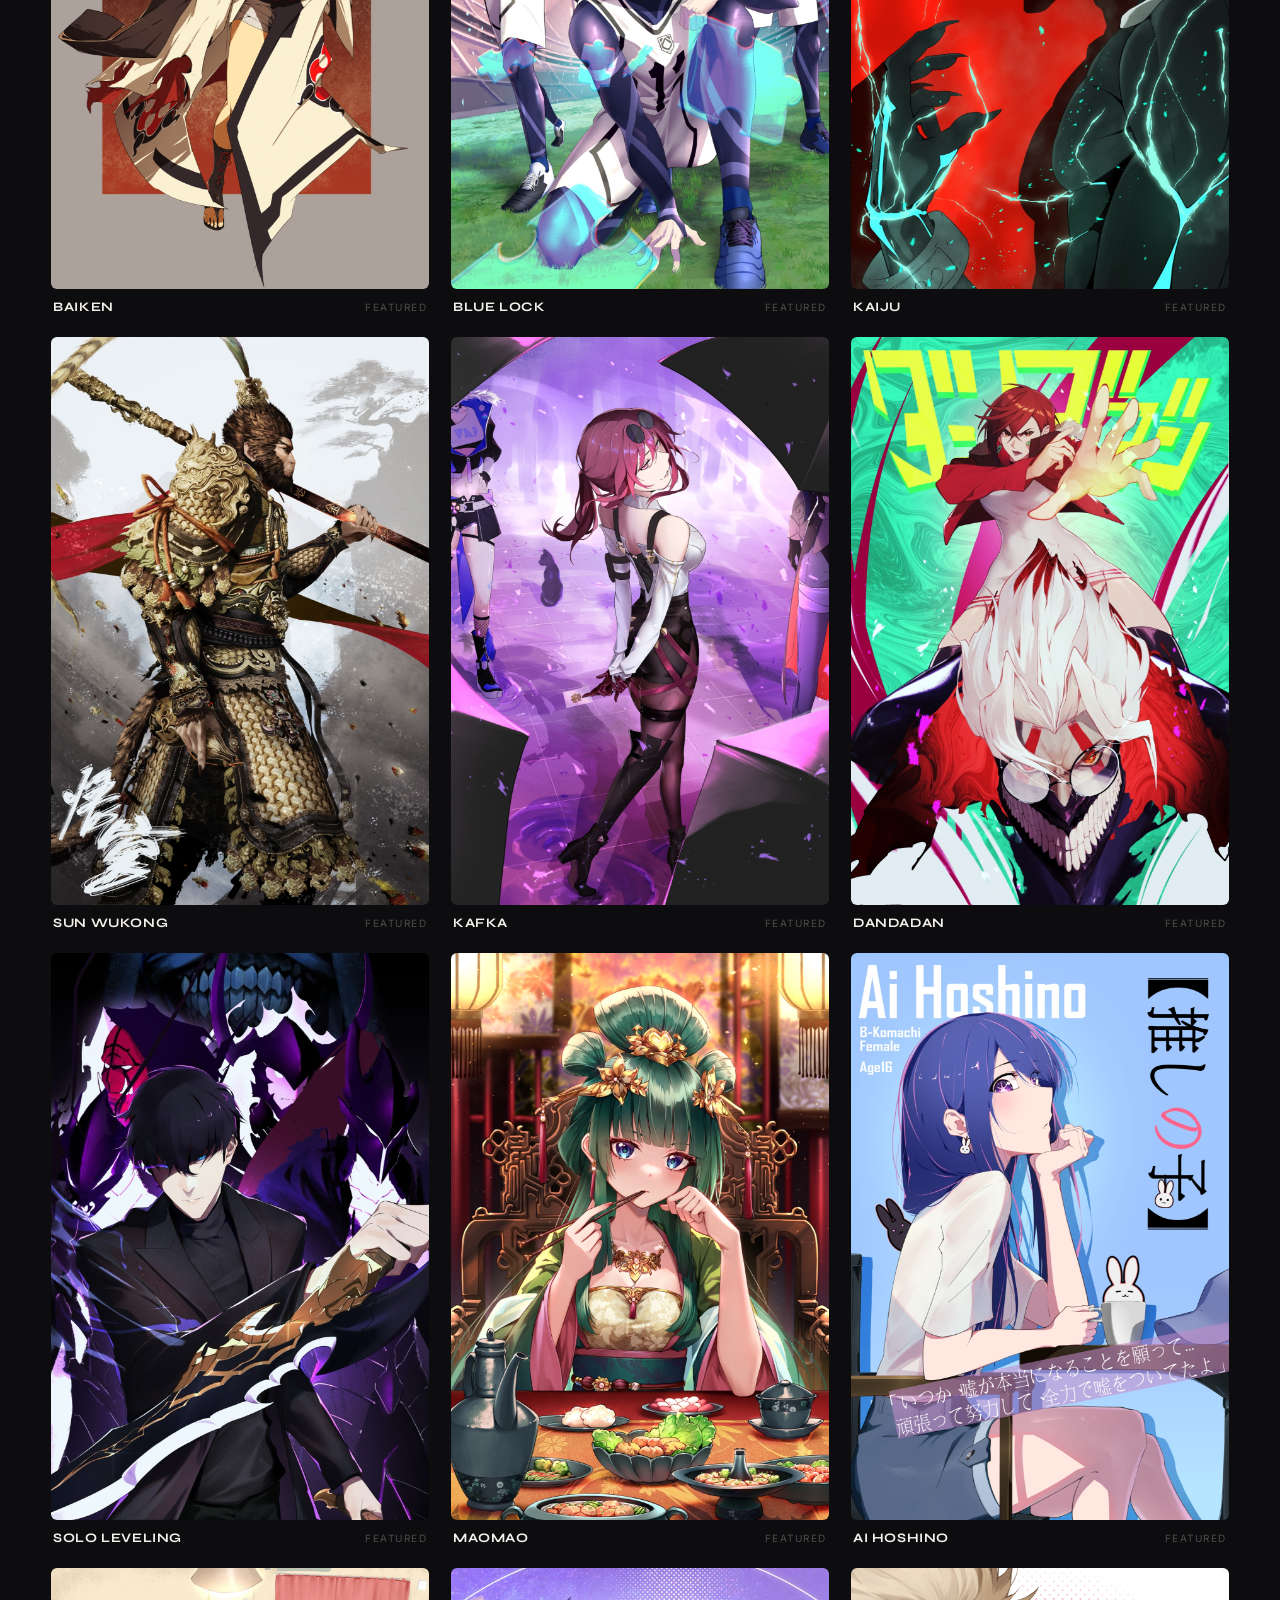
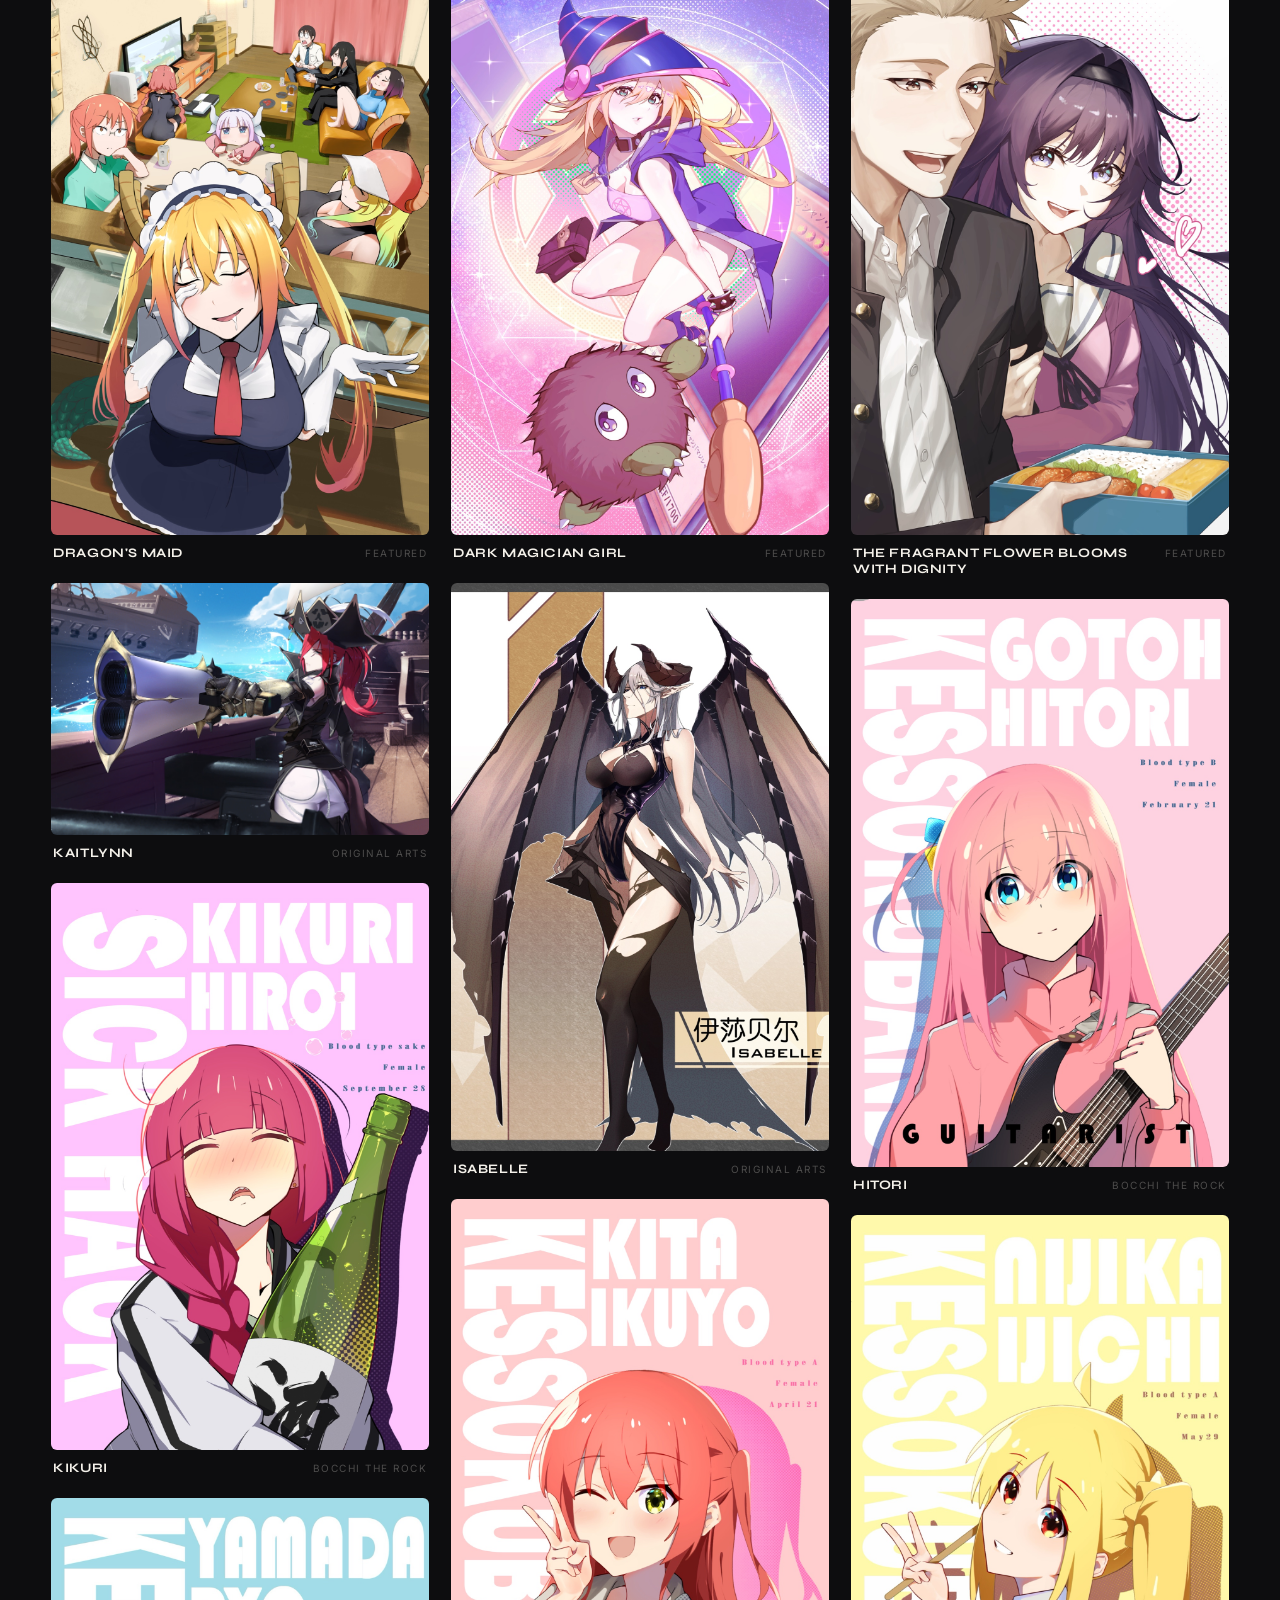
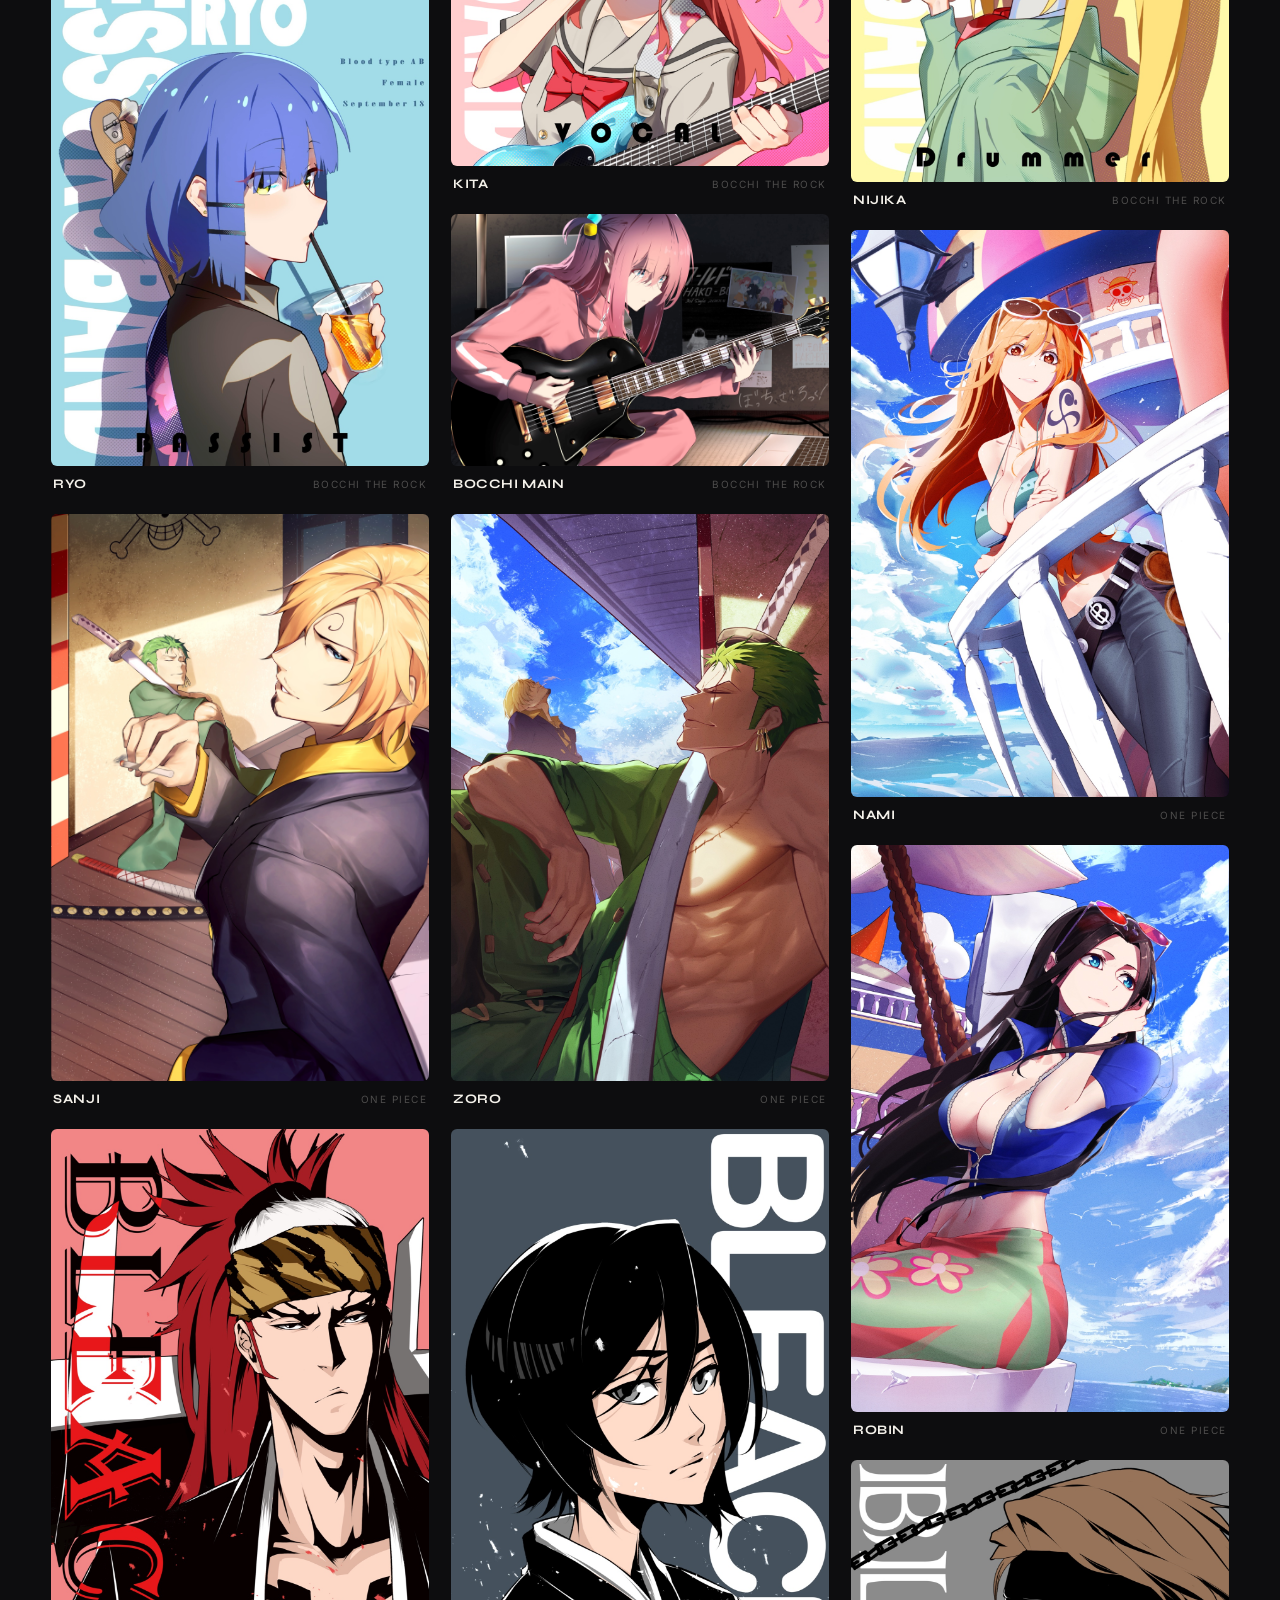
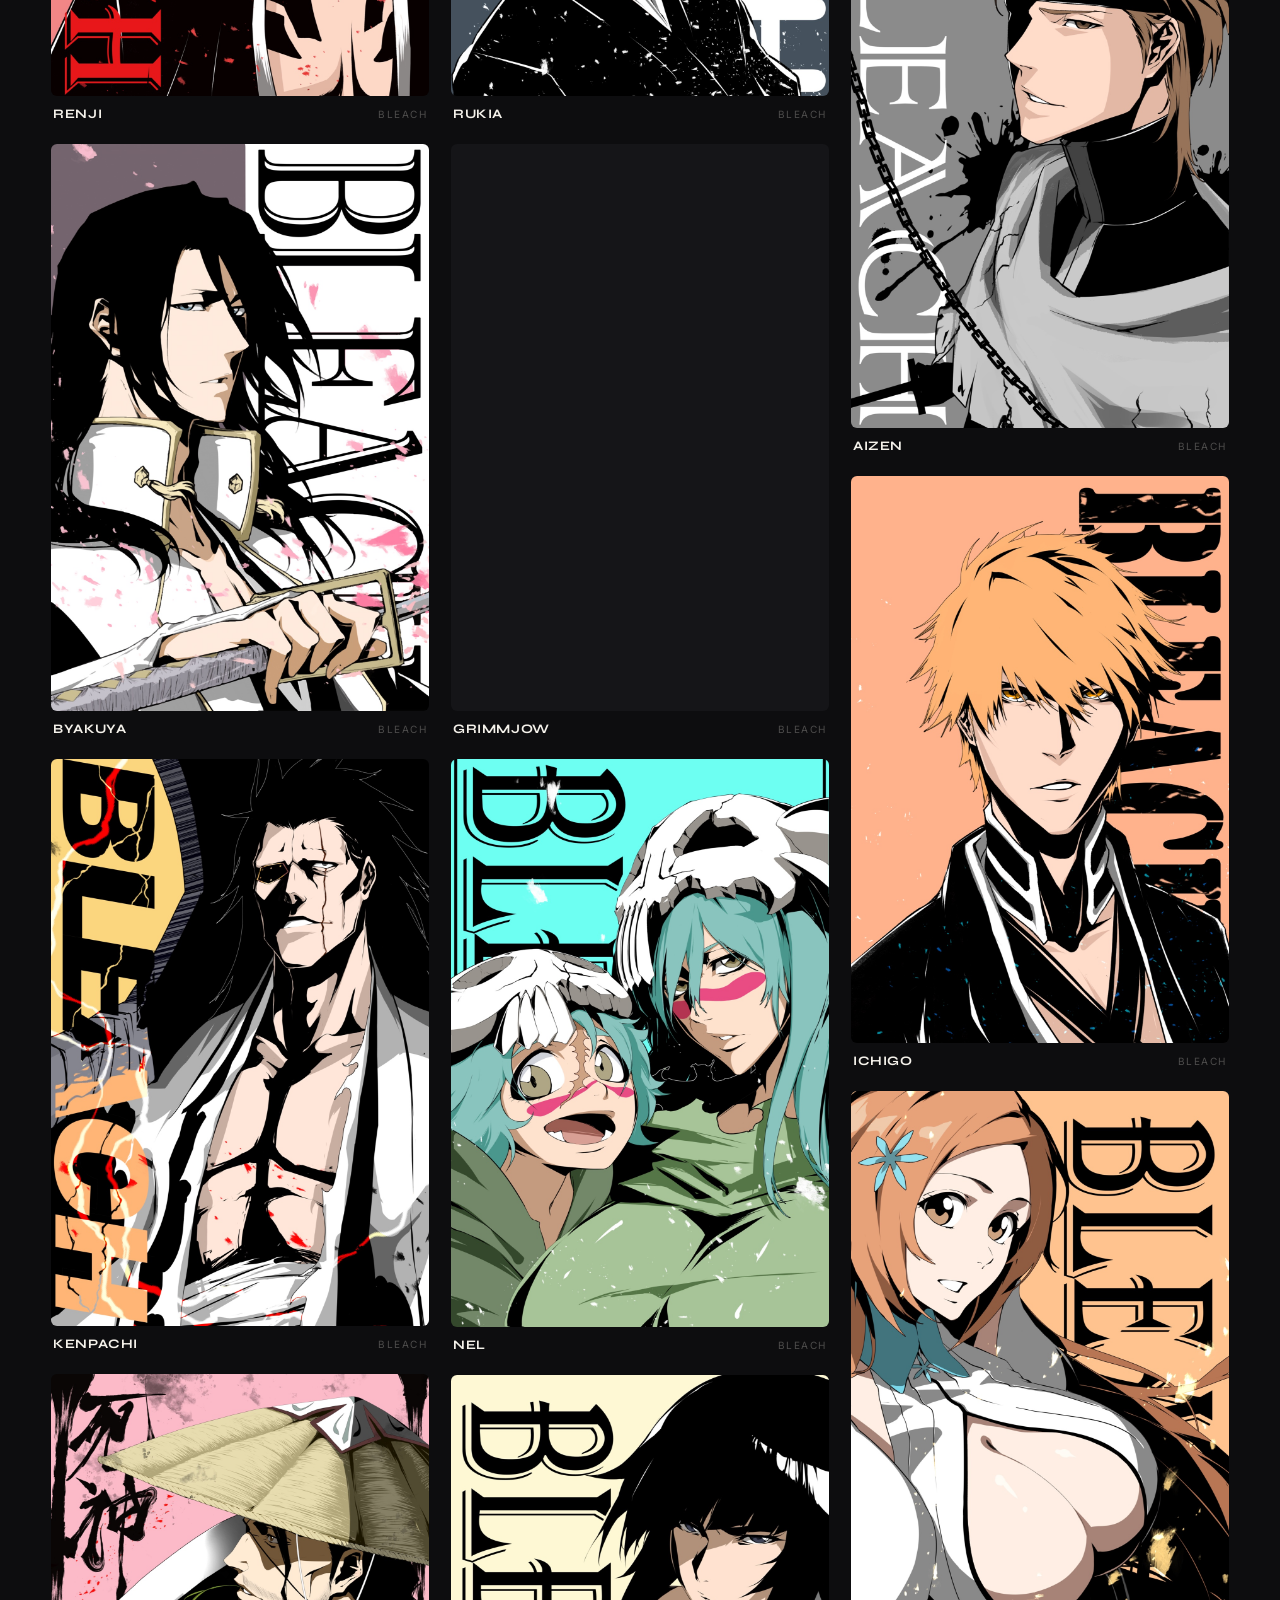
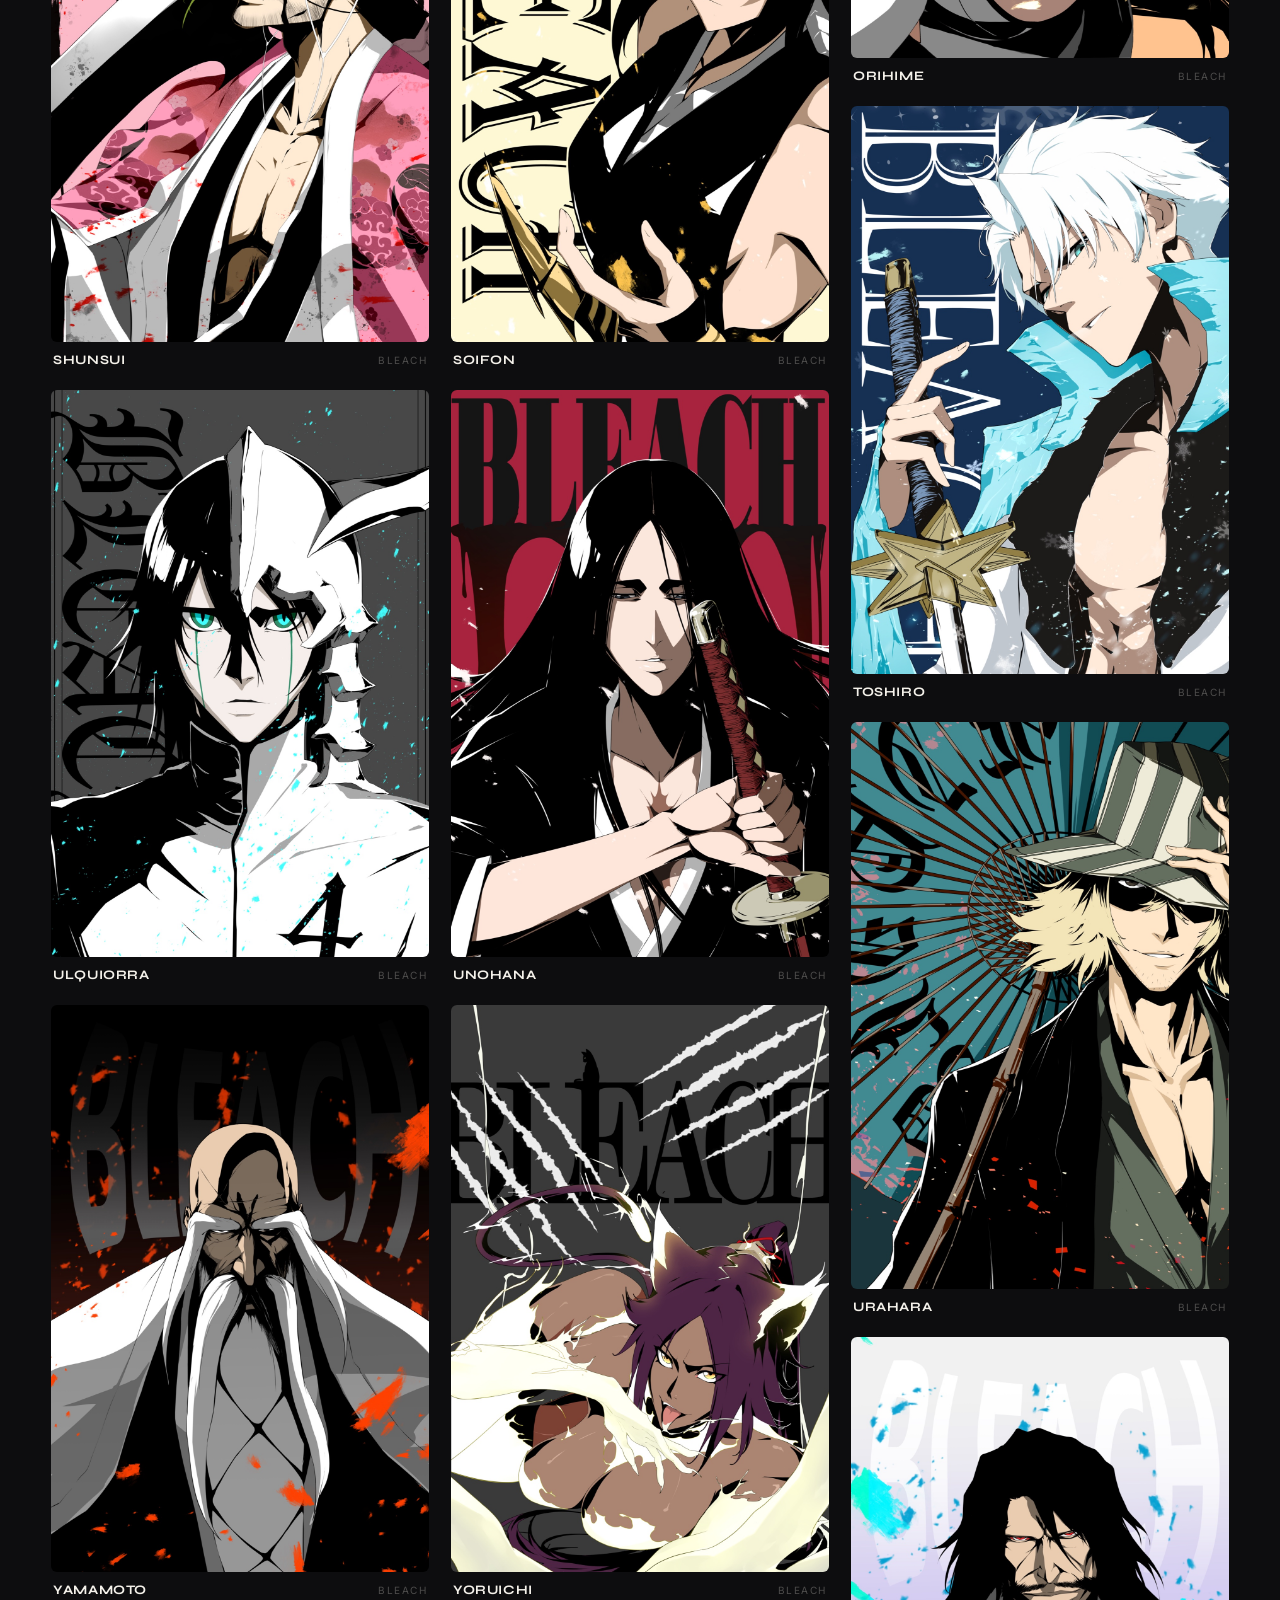
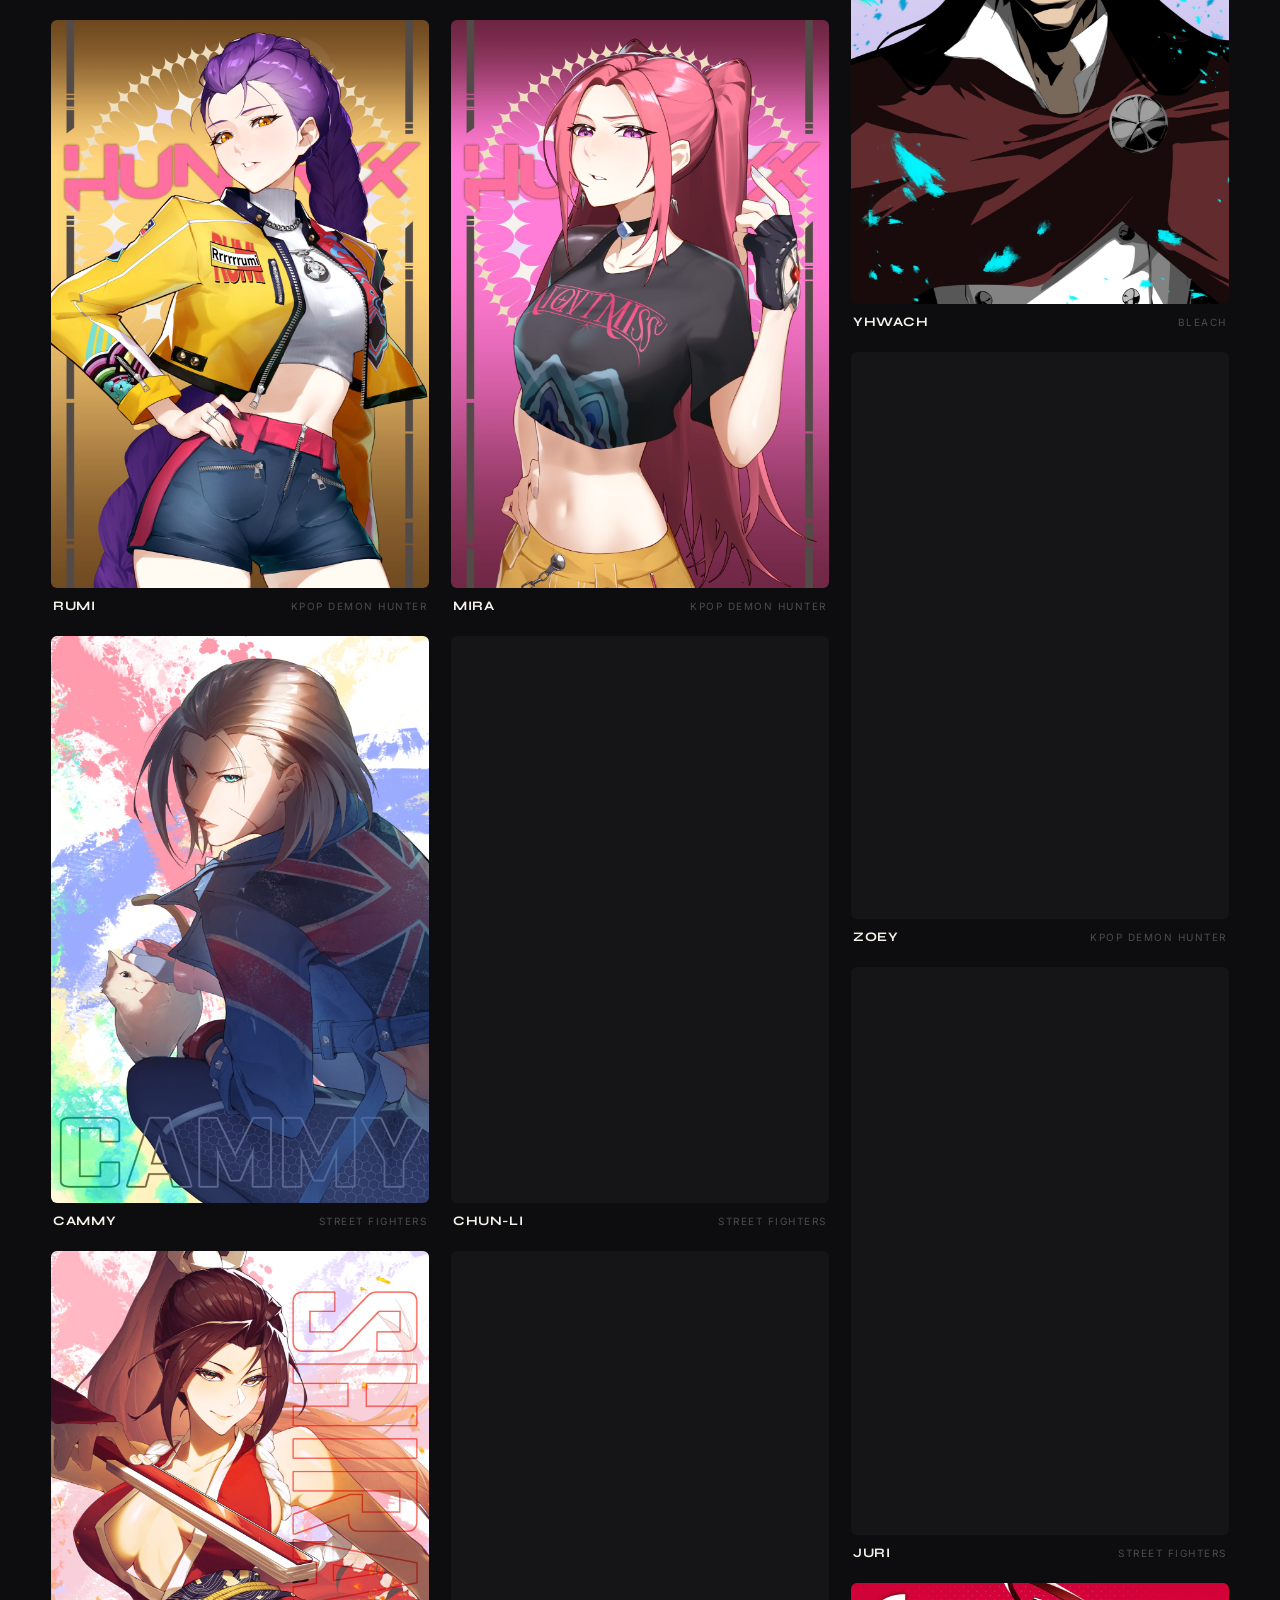
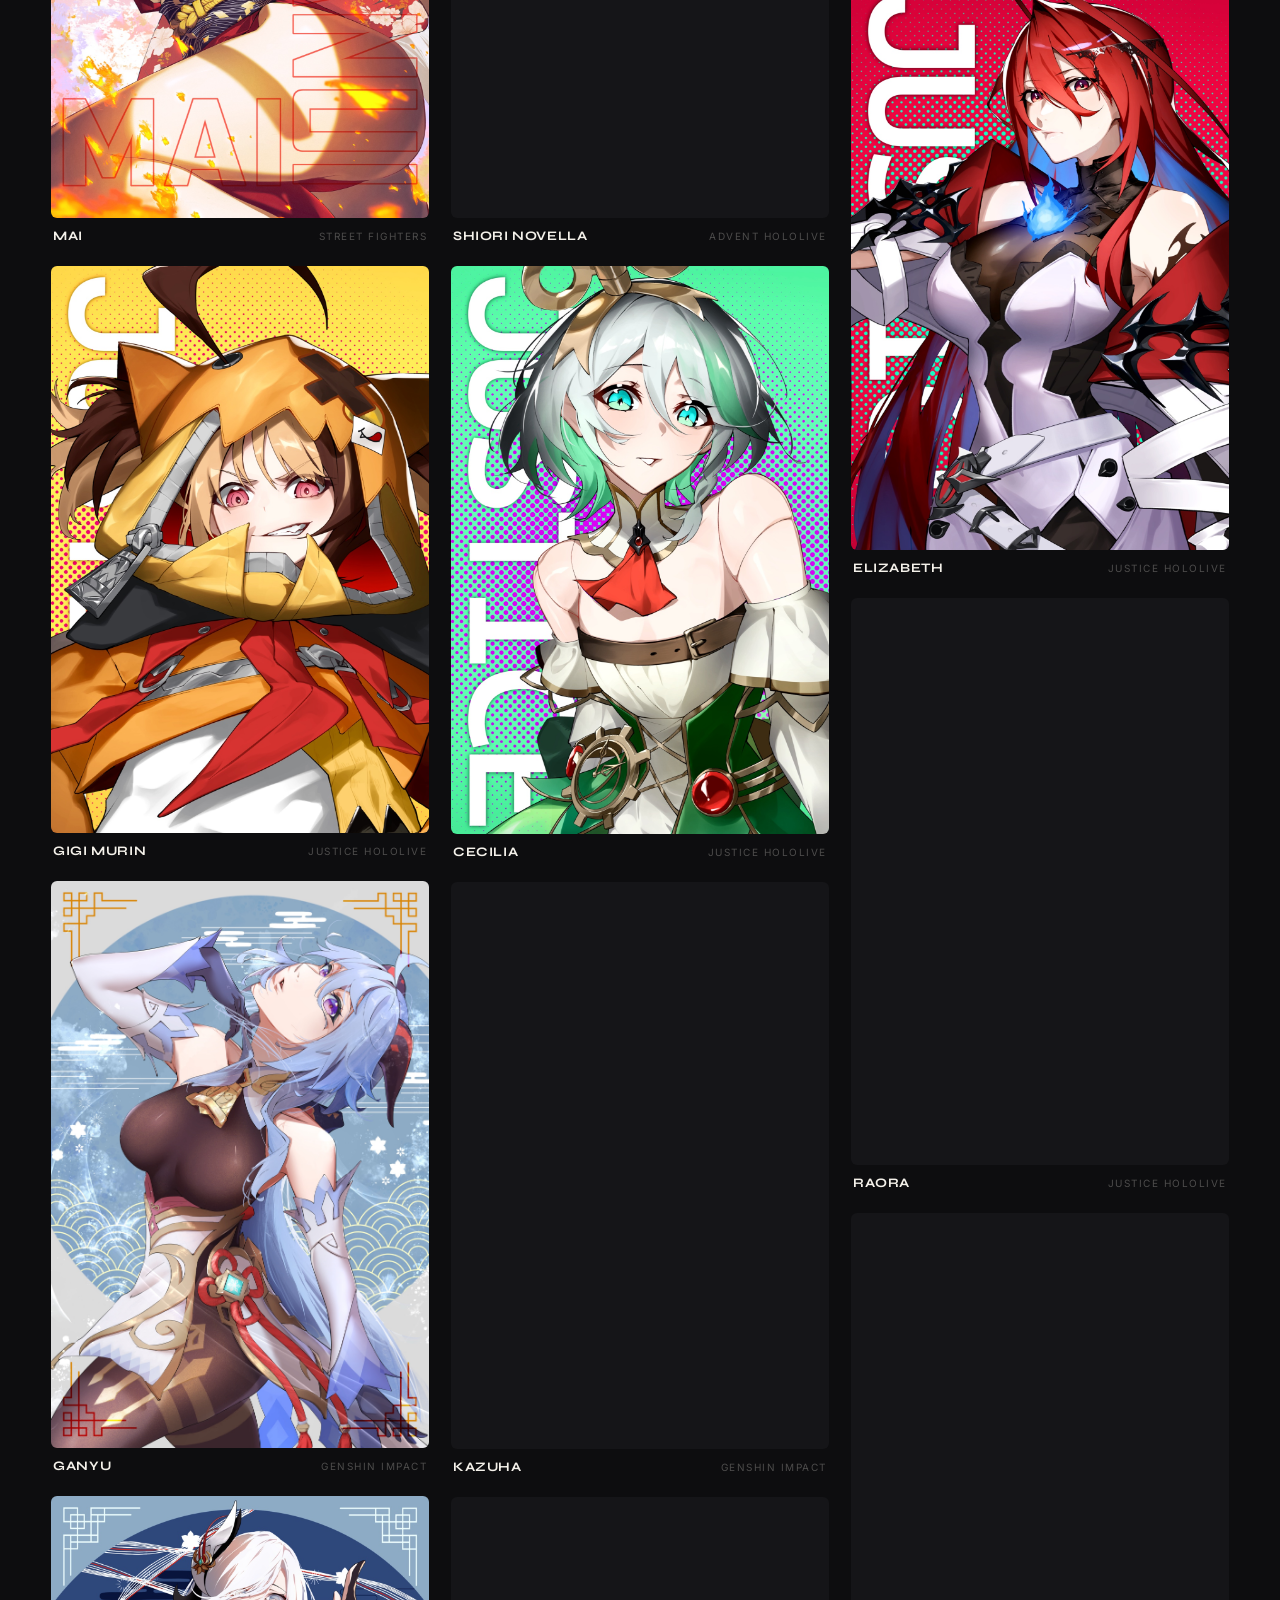
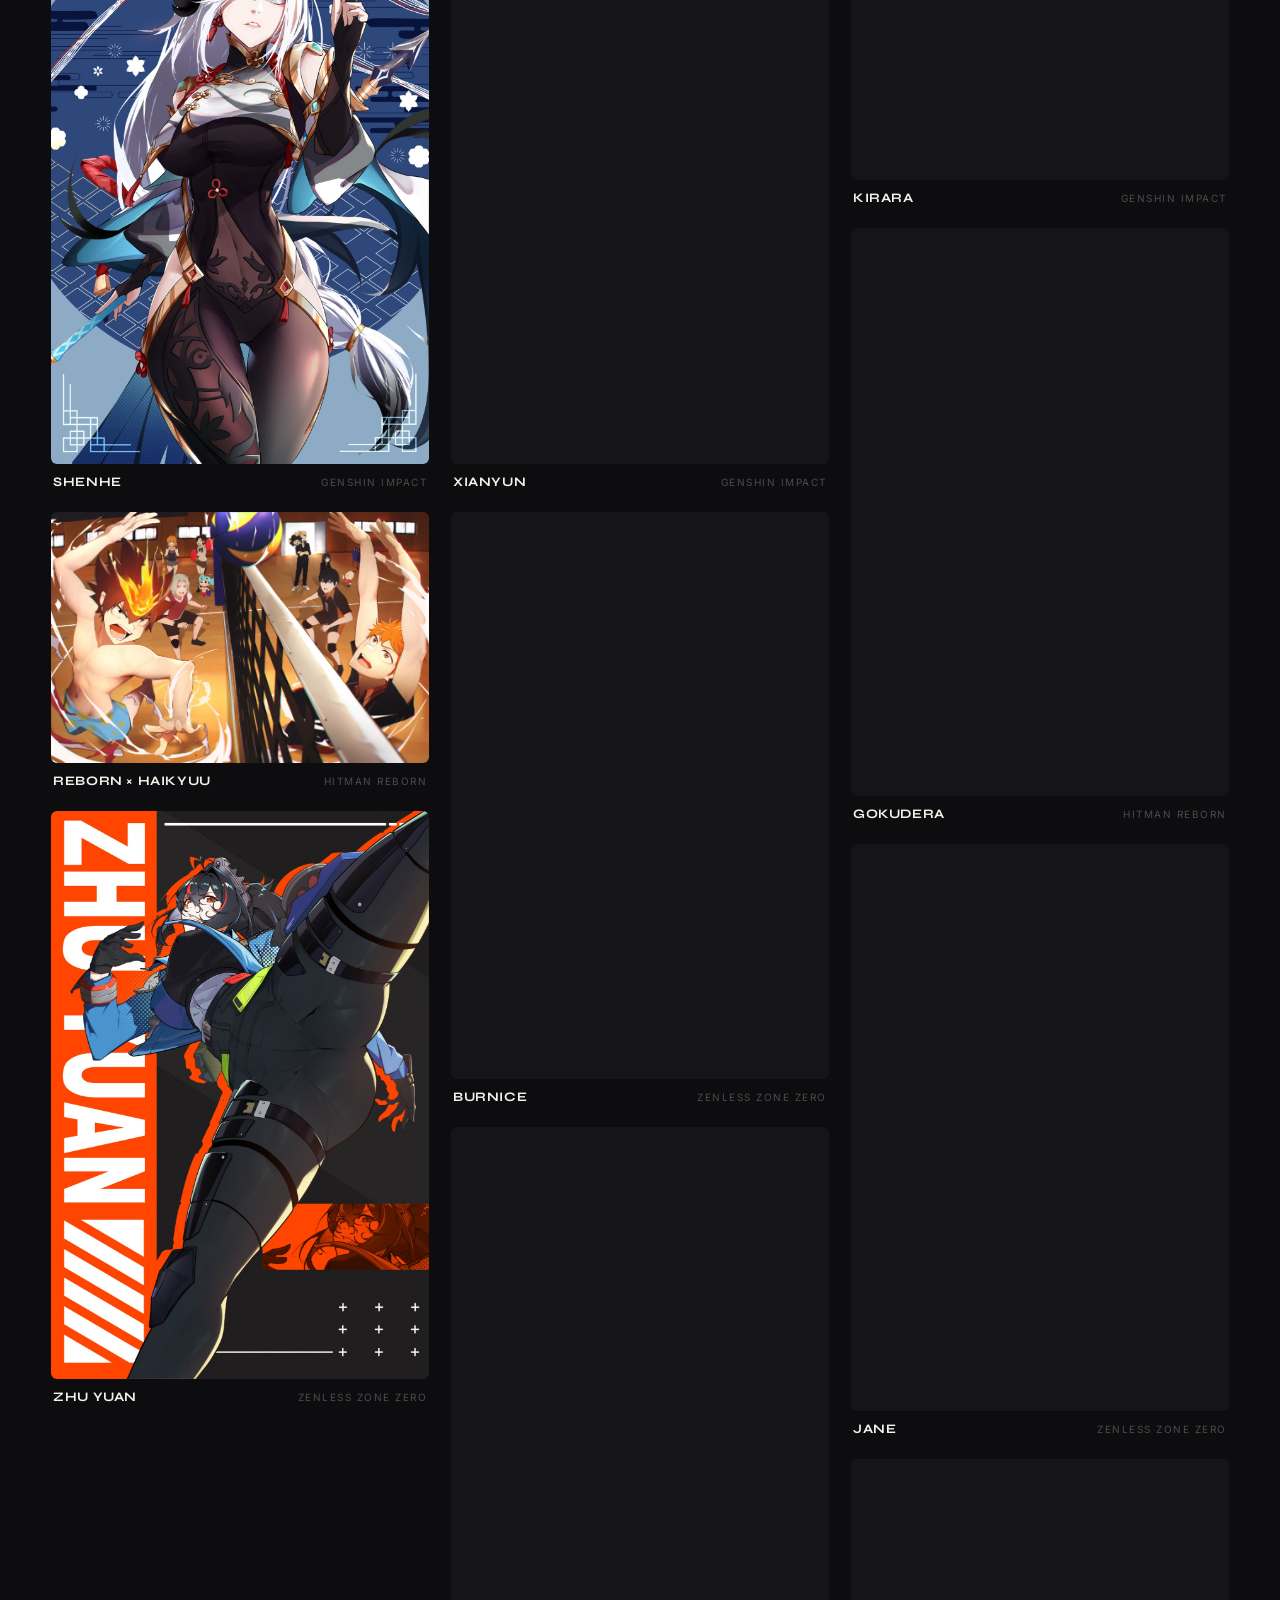
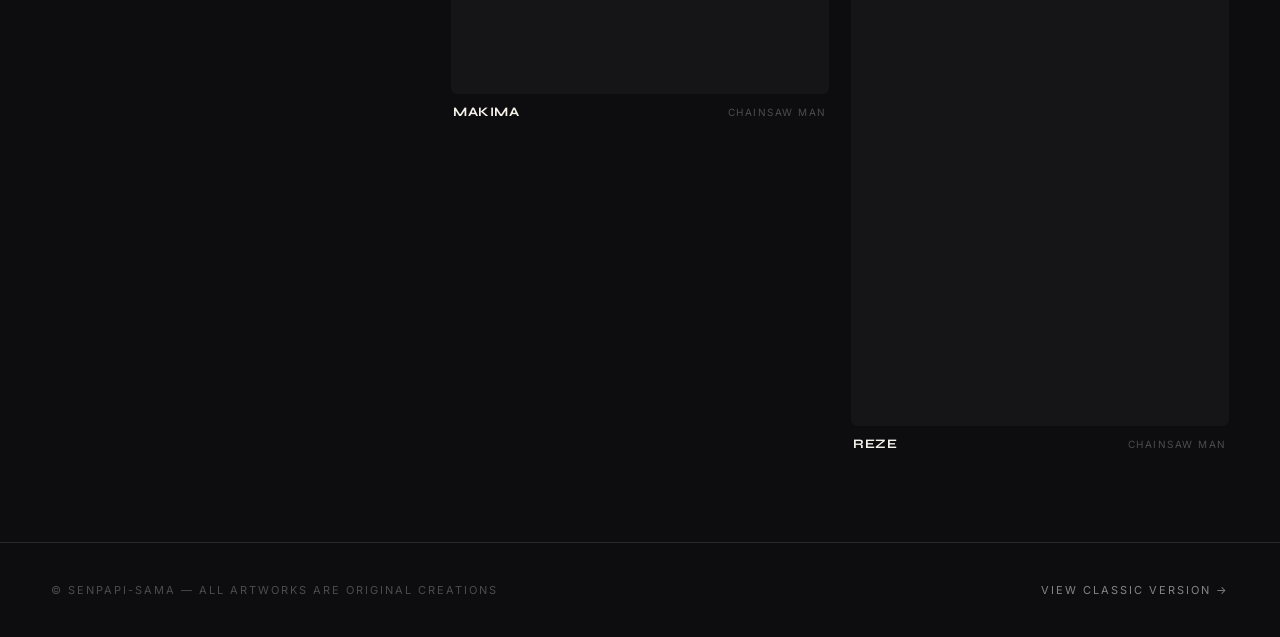
==== commit 5dcca38f: "Fix V2 completely broken by trailing-slash redirect vercel.json has trailingSlash: false, which 308-" ====
--- a/v2/index.html
+++ b/v2/index.html
@@ -5,11 +5,11 @@
   <meta name="viewport" content="width=device-width, initial-scale=1.0">
   <title>SENPAPI-SAMA — Art Gallery</title>
   <meta name="description" content="SENPAPI-SAMA (aka WUSENSEI) — Digital Artist & Illustrator. The gallery.">
-  <link rel="icon" href="../assets/logo.png" type="image/png">
+  <link rel="icon" href="/assets/logo.png" type="image/png">
   <link rel="preconnect" href="https://fonts.googleapis.com">
   <link rel="preconnect" href="https://fonts.gstatic.com" crossorigin>
   <link href="https://fonts.googleapis.com/css2?family=Syne:wght@600;700;800&family=Inter:wght@400;500;600&display=swap" rel="stylesheet">
-  <link rel="stylesheet" href="style.css">
+  <link rel="stylesheet" href="/v2/style.css">
 </head>
 <body>
 
@@ -67,7 +67,7 @@
     <div class="about-backdrop" id="about-backdrop"></div>
     <aside class="about-card">
       <button class="about-close" id="about-close" aria-label="Close">✕</button>
-      <img class="about-logo" src="../assets/logo.png" alt="SENPAPI-SAMA logo">
+      <img class="about-logo" src="/assets/logo.png" alt="SENPAPI-SAMA logo">
       <h2 class="about-name"></h2>
       <p class="about-tagline"></p>
       <p class="about-bio"></p>
@@ -96,7 +96,7 @@
     <a class="footer-alt" href="/">view classic version →</a>
   </footer>
 
-  <script src="../data/artworks.js"></script>
-  <script src="main.js"></script>
+  <script src="/data/artworks.js"></script>
+  <script src="/v2/main.js"></script>
 </body>
 </html>
